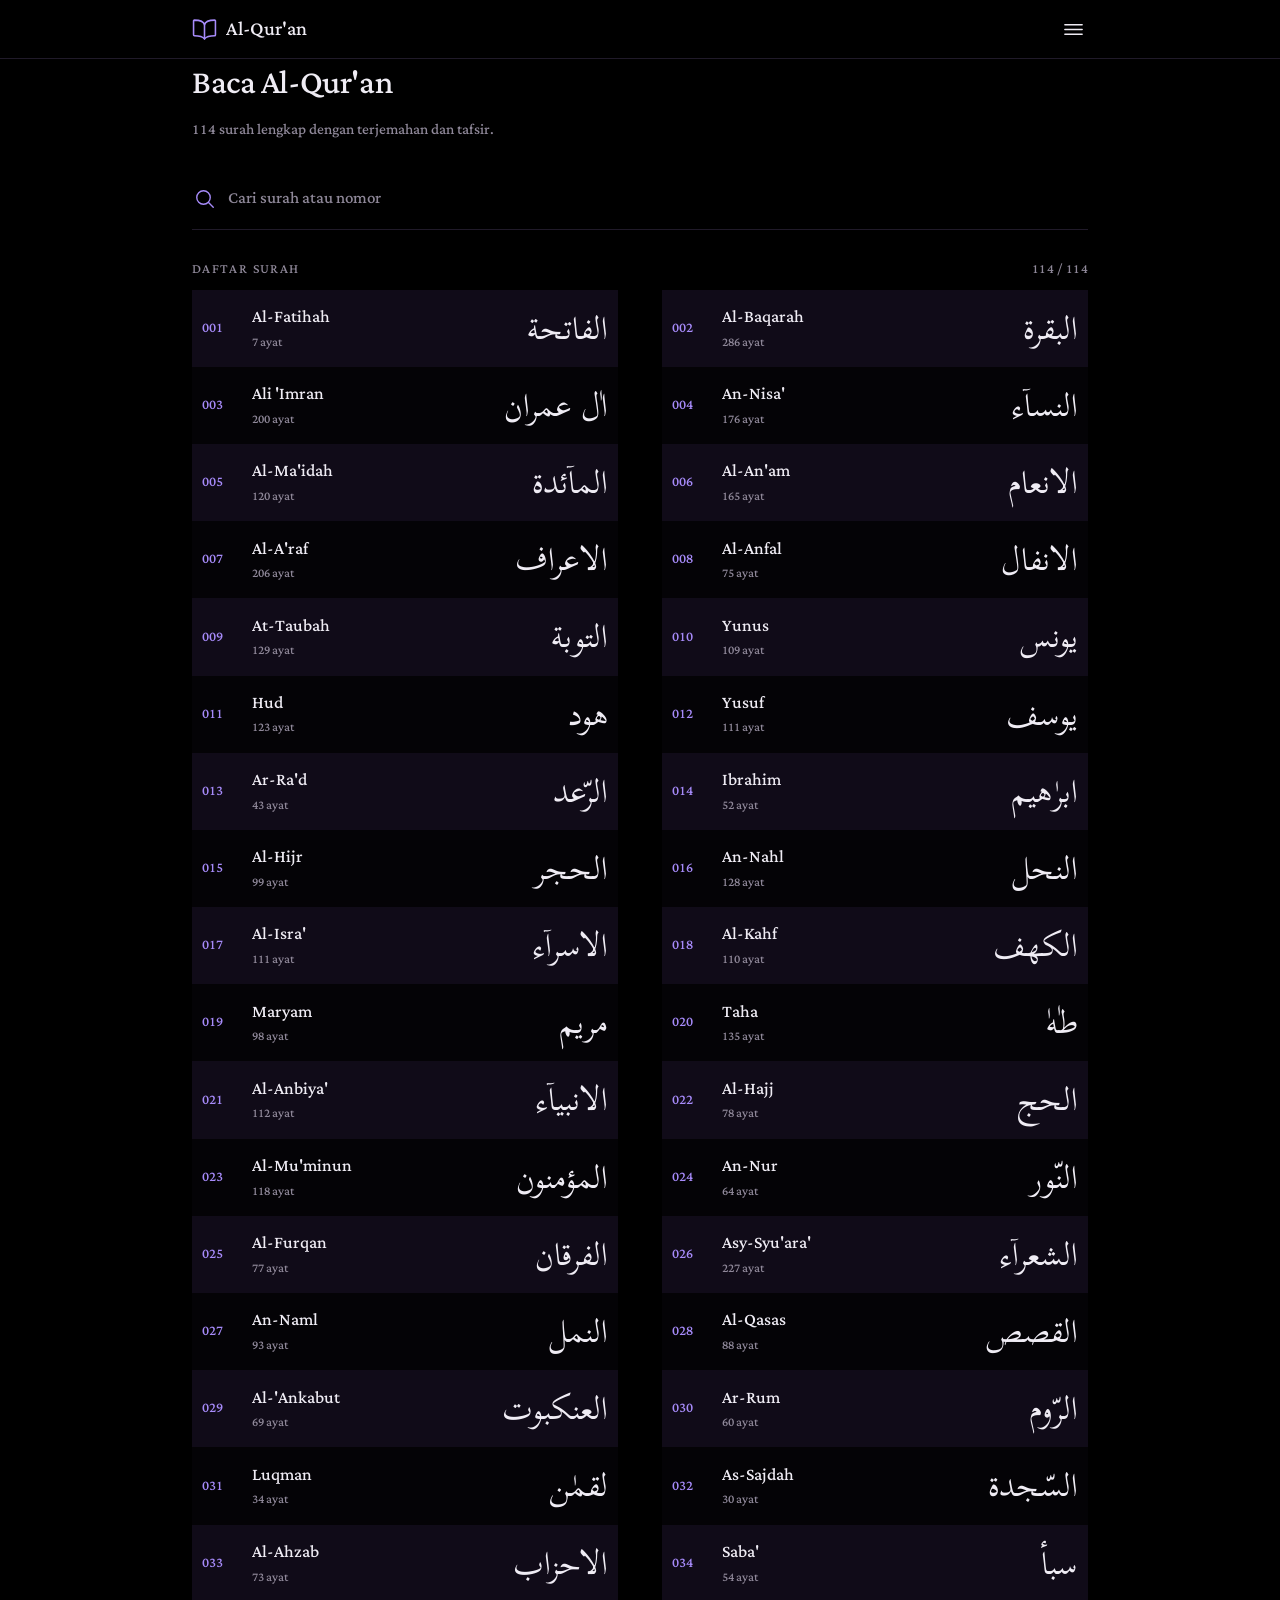
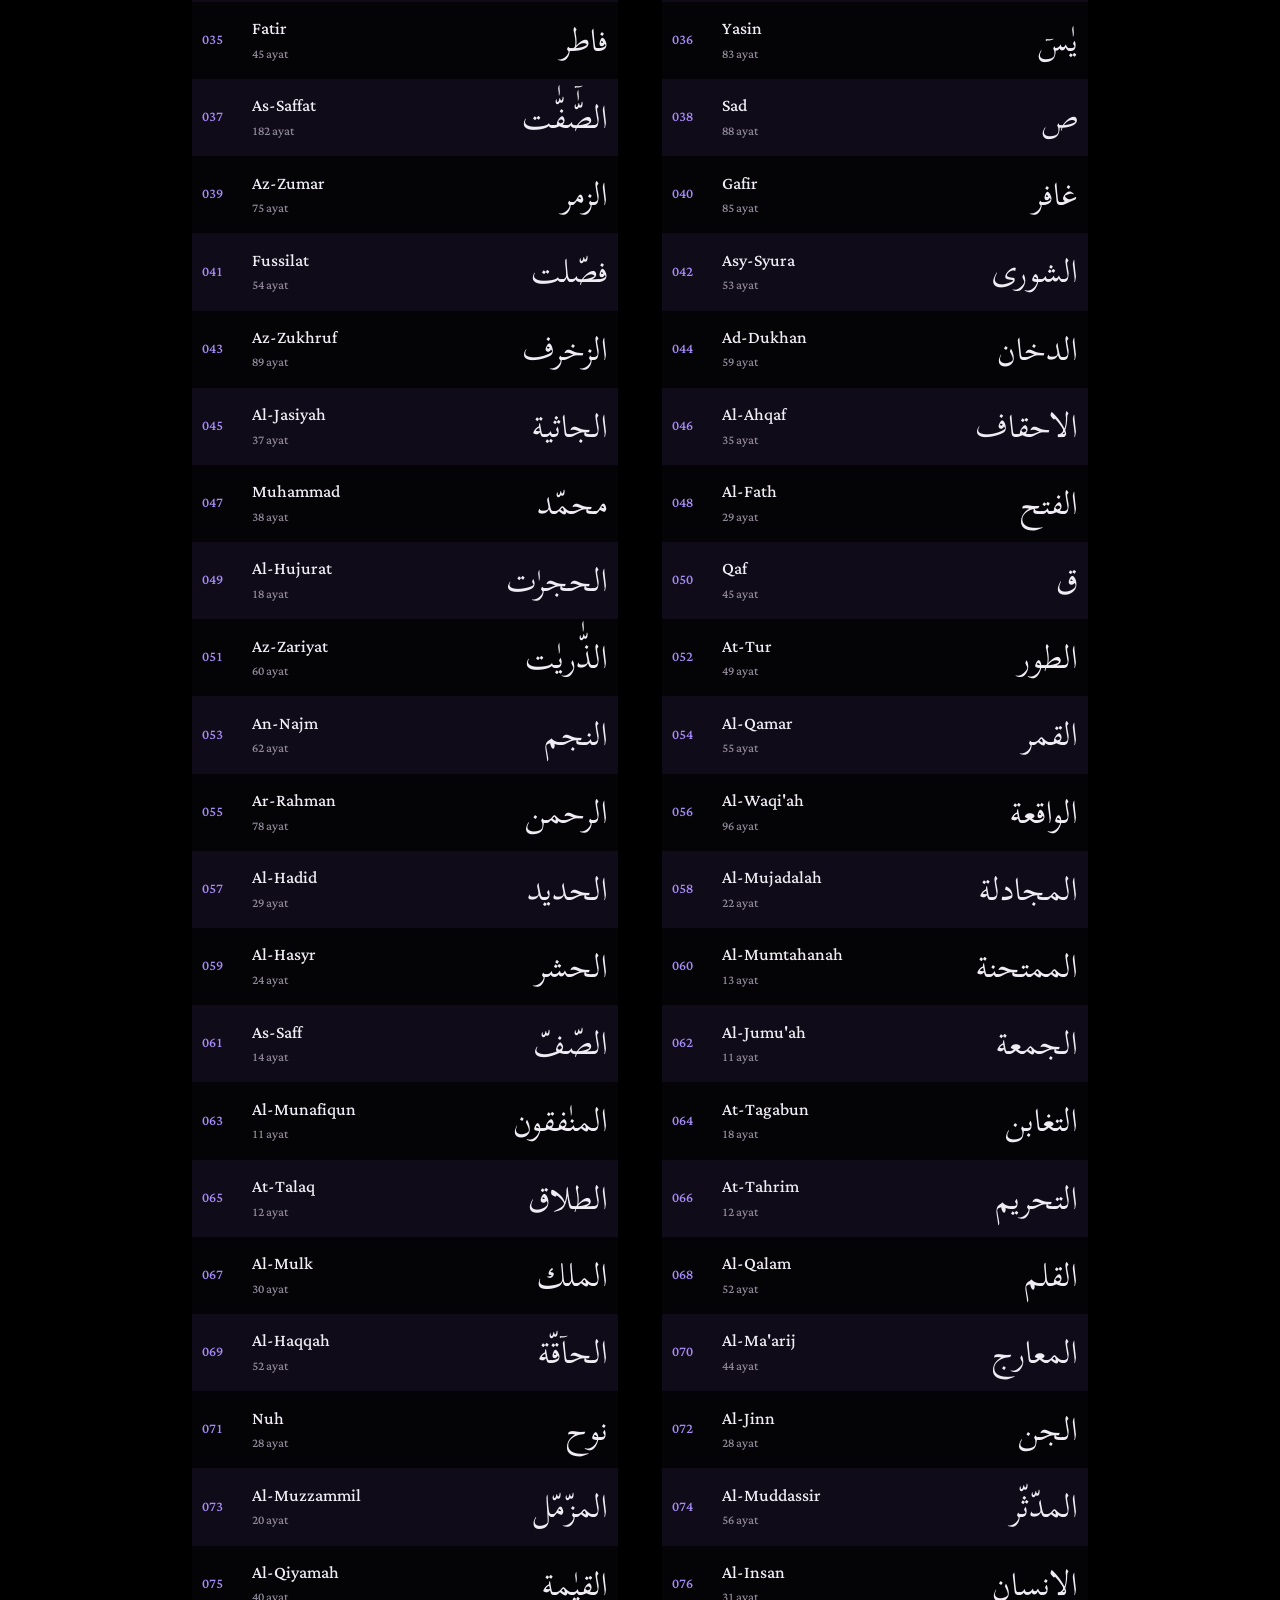
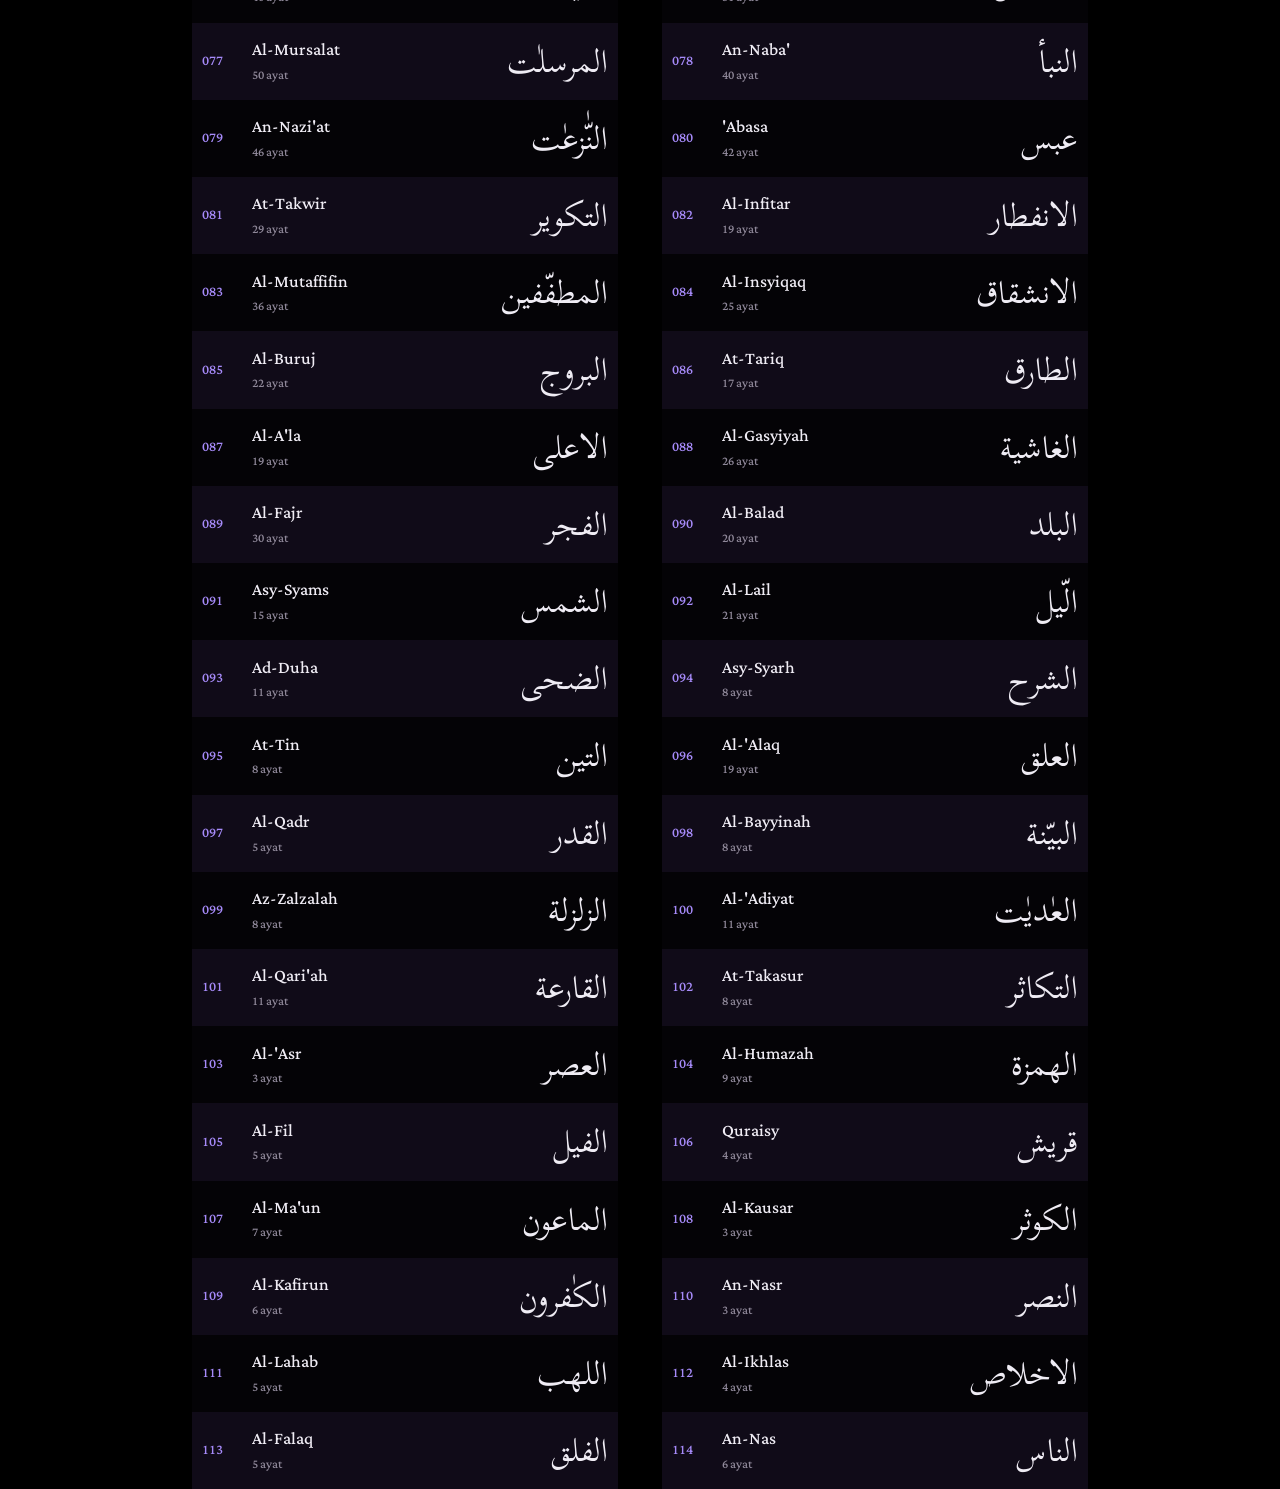
==== index.html @ 45e56714 "upload pertama quran web" ====
<!DOCTYPE html>
<html lang="id">
	<head>
		<meta charset="utf-8">
		<meta name="viewport" content="width=device-width, initial-scale=1, viewport-fit=cover">
		<meta name="theme-color" content="#000000">
		<title>Al-Qur'an</title>
		<link rel="stylesheet" href="assets/global.css">
		<link rel="stylesheet" href="assets/icon.css">
		<link rel="stylesheet" href="assets/index.css">
		<link rel="stylesheet" href="assets/menu.css">
		<link rel="icon" type="image/png" href="assets/icon.png">
	</head>
	<body>
		<header class="site-header">
			<div class="container header-inner">
				<a class="brand" href="./">
					<span class="icon icon-book brand-icon" aria-hidden="true"></span>
					<span class="brand-mark">Al-Qur'an</span>
				</a>
				<button class="menu-button" id="menu-button" type="button" aria-label="Menu" aria-haspopup="true" aria-expanded="false">
					<span class="icon icon-menu" aria-hidden="true"></span>
				</button>
			</div>
		</header>

		<main class="container">
			<section class="intro">
				<h1 class="intro-title">Baca Al-Qur'an</h1>
				<p class="intro-text">114 surah lengkap dengan terjemahan dan tafsir.</p>
			</section>

			<div class="search" role="search">
				<span class="icon icon-search search-icon" aria-hidden="true"></span>
				<input id="search" type="search" placeholder="Cari surah atau nomor" autocomplete="off" aria-label="Cari surah">
			</div>

			<div class="list-head">
				<span>Daftar surah</span>
				<span class="count" id="result-count"></span>
			</div>

			<ol class="surah-list" id="surah-list"></ol>

			<p class="empty" id="empty" hidden>Surah tidak ditemukan.</p>
		</main>

		<script src="assets/global.js"></script>
		<script src="assets/index.js"></script>
		<script src="assets/menu.js"></script>
	</body>
</html>
---- assets/global.css ----
@font-face {
  font-family: "Lateef";
  src: url("fonts/Lateef-Regular.ttf") format("truetype");
  font-weight: 400;
  font-style: normal;
  font-display: swap;
}

@font-face {
  font-family: "Scheherazade New";
  src: url("fonts/ScheherazadeNew-Regular.ttf") format("truetype");
  font-weight: 400;
  font-style: normal;
  font-display: swap;
}

:root {
  --bg: #000000;
  --bg-lift: #0c0910;
  --row-a: #040306;
  --row-b: #100b18;
  --line: #201a29;
  --text: #efecf4;
  --muted: #8f8899;
  --accent: #a78bfa;
  --accent-strong: #8b5cf6;
  --arab-size: 34px;
  --translation-size: 22px;
  --tafsir-size: 20px;
}

*,
*::before,
*::after {
  box-sizing: border-box;
  border-radius: 0;
}

html {
  color-scheme: dark;
  background: var(--bg);
  -webkit-text-size-adjust: 100%;
}

body {
  margin: 0;
  min-height: 100vh;
  background: var(--bg);
  color: var(--text);
  font-family: "Lateef", serif;
  font-size: 22px;
  line-height: 1.6;
  -webkit-font-smoothing: antialiased;
}

a {
  color: inherit;
  text-decoration: none;
}

button {
  font: inherit;
  color: inherit;
  background: none;
  border: 0;
  padding: 0;
  cursor: pointer;
}

input {
  font: inherit;
  color: inherit;
  background: transparent;
  border: 0;
  outline: 0;
  min-width: 0;
}

a:focus-visible,
button:focus-visible,
input:focus-visible {
  outline: 2px solid var(--accent);
  outline-offset: 3px;
}

::selection {
  background: var(--accent-strong);
  color: #000;
}

.container {
  width: 100%;
  max-width: 780px;
  margin: 0 auto;
  padding: 0 18px;
}

.site-header {
  position: sticky;
  top: 0;
  z-index: 20;
  background: var(--bg);
  border-bottom: 1px solid var(--line);
}

.header-inner {
  display: flex;
  align-items: center;
  justify-content: space-between;
  gap: 12px;
  min-height: 58px;
}

.brand {
  display: inline-flex;
  align-items: center;
  gap: 9px;
  font-size: 25px;
  line-height: 1;
}

.brand-icon {
  width: 22px;
  height: 22px;
  color: var(--accent);
}

.brand-mark {
  color: var(--text);
}

.menu-button {
  display: inline-flex;
  align-items: center;
  justify-content: center;
  width: 42px;
  height: 42px;
  margin-right: -6px;
  color: var(--text);
}

.menu-button .icon {
  width: 25px;
  height: 25px;
}

.menu-button:hover,
.menu-button[aria-expanded="true"] {
  color: var(--accent);
}

.accent {
  color: var(--accent);
}

@media (min-width: 900px) {
  .container {
    max-width: 960px;
    padding: 0 32px;
  }
}
---- assets/icon.css ----
.icon {
  display: inline-block;
  width: 1em;
  height: 1em;
  flex: none;
  background-color: currentColor;
  -webkit-mask-position: center;
  mask-position: center;
  -webkit-mask-size: contain;
  mask-size: contain;
  -webkit-mask-repeat: no-repeat;
  mask-repeat: no-repeat;
}

.icon-book {
  -webkit-mask-image: url("icons/book-outline.svg");
  mask-image: url("icons/book-outline.svg");
}

.icon-search {
  -webkit-mask-image: url("icons/search-outline.svg");
  mask-image: url("icons/search-outline.svg");
}

.icon-chevron-back {
  -webkit-mask-image: url("icons/chevron-back-outline.svg");
  mask-image: url("icons/chevron-back-outline.svg");
}

.icon-chevron-forward {
  -webkit-mask-image: url("icons/chevron-forward-outline.svg");
  mask-image: url("icons/chevron-forward-outline.svg");
}

.icon-chevron-down {
  -webkit-mask-image: url("icons/chevron-down-outline.svg");
  mask-image: url("icons/chevron-down-outline.svg");
}

.icon-arrow-up {
  -webkit-mask-image: url("icons/arrow-up-outline.svg");
  mask-image: url("icons/arrow-up-outline.svg");
}

.icon-menu {
  -webkit-mask-image: url("icons/menu-outline.svg");
  mask-image: url("icons/menu-outline.svg");
}

.icon-eye {
  -webkit-mask-image: url("icons/eye-outline.svg");
  mask-image: url("icons/eye-outline.svg");
}

.icon-eye-off {
  -webkit-mask-image: url("icons/eye-off-outline.svg");
  mask-image: url("icons/eye-off-outline.svg");
}
---- assets/index.css ----
main {
  padding-top: 26px;
  padding-bottom: calc(64px + env(safe-area-inset-bottom));
}

.intro {
  margin-bottom: 22px;
}

.intro-title {
  margin: 0;
  font-size: 34px;
  font-weight: 400;
  line-height: 1.2;
  letter-spacing: -0.01em;
}

.intro-text {
  margin: 6px 0 0;
  color: var(--muted);
  font-size: 19px;
}

.search {
  display: flex;
  align-items: center;
  gap: 12px;
  border-bottom: 1px solid var(--line);
  padding: 6px 2px;
  transition: border-color 0.15s ease;
}

.search:focus-within {
  border-color: var(--accent-strong);
}

.search-icon {
  width: 22px;
  height: 22px;
  color: var(--accent);
}

.search input {
  flex: 1;
  width: 100%;
  padding: 8px 0;
  font-size: 21px;
}

.search input::placeholder {
  color: var(--muted);
}

.search input::-webkit-search-cancel-button {
  appearance: none;
}

.list-head {
  display: flex;
  align-items: baseline;
  justify-content: space-between;
  gap: 12px;
  margin: 26px 0 6px;
  color: var(--muted);
  font-size: 17px;
  letter-spacing: 0.08em;
  text-transform: uppercase;
}

.list-head .count {
  letter-spacing: 0.02em;
}

.surah-list {
  margin: 0;
  padding: 0;
  list-style: none;
}

.surah-item {
  background: var(--row-a);
}

.surah-item:nth-child(odd) {
  background: var(--row-b);
}

.surah-link {
  display: flex;
  align-items: center;
  gap: 14px;
  min-height: 68px;
  padding: 12px 2px;
}

.surah-link:hover,
.surah-link:active {
  background: rgba(139, 92, 246, 0.1);
}

.surah-link:hover .surah-latin,
.surah-link:focus-visible .surah-latin {
  color: var(--accent);
}

.surah-number {
  min-width: 36px;
  color: var(--accent);
  font-size: 18px;
  font-variant-numeric: tabular-nums;
}

.surah-body {
  display: flex;
  flex: 1;
  flex-direction: column;
  gap: 1px;
  min-width: 0;
}

.surah-latin {
  font-size: 22px;
  line-height: 1.3;
  transition: color 0.15s ease;
}

.surah-meta {
  color: var(--muted);
  font-size: 16px;
  line-height: 1.3;
}

.surah-arabic {
  font-family: "Scheherazade New", serif;
  font-size: 28px;
  line-height: 1.6;
  white-space: nowrap;
}

.empty {
  color: var(--muted);
  padding: 28px 0;
}

@media (min-width: 700px) {
  main {
    padding-top: 40px;
  }

  .intro-title {
    font-size: 42px;
  }

  .surah-list {
    display: grid;
    grid-template-columns: 1fr 1fr;
    column-gap: 44px;
  }

  .surah-item {
    background: var(--row-a);
  }

  .surah-item:nth-child(4n + 1),
  .surah-item:nth-child(4n + 2) {
    background: var(--row-b);
  }

  .surah-item:nth-child(4n + 3),
  .surah-item:nth-child(4n + 4) {
    background: var(--row-a);
  }

  .surah-link {
    padding: 13px 10px;
  }
}

@media (min-width: 900px) {
  .surah-arabic {
    font-size: 32px;
  }
}
---- assets/menu.css ----
.menu-dropdown {
  position: fixed;
  top: 59px;
  right: 12px;
  z-index: 40;
  width: calc(100vw - 24px);
  max-width: 360px;
  background: var(--bg-lift);
  border: 1px solid var(--line);
}

.menu-dropdown[hidden] {
  display: none;
}

.menu-view {
  padding: 6px 0;
}

.menu-view[hidden] {
  display: none;
}

.menu-item {
  display: block;
  width: 100%;
  padding: 13px 16px;
  text-align: left;
  font-size: 21px;
}

.menu-item + .menu-item {
  border-top: 1px solid var(--line);
}

.menu-item:hover {
  color: var(--accent);
  background: rgba(139, 92, 246, 0.12);
}

.menu-search {
  padding: 14px 16px 16px;
}

.menu-title {
  margin: 0 0 10px;
  color: var(--muted);
  font-size: 15px;
  letter-spacing: 0.12em;
  text-transform: uppercase;
}

.menu-search-row {
  display: flex;
  align-items: center;
  gap: 8px;
  border-bottom: 1px solid var(--line);
}

.menu-search-row:focus-within {
  border-color: var(--accent-strong);
}

#ayah-search {
  flex: 1;
  min-height: 42px;
  font-size: 22px;
}

#ayah-search::placeholder {
  color: var(--muted);
}

.menu-ok {
  min-height: 42px;
  padding: 0 8px;
  color: var(--accent);
  font-size: 20px;
}

.menu-ok:disabled {
  color: var(--muted);
  opacity: 0.5;
  cursor: default;
}

.menu-hint {
  margin: 8px 0 0;
  color: var(--muted);
  font-size: 16px;
  line-height: 1.4;
}

.suggestions {
  margin: 10px 0 0;
  padding: 0;
  list-style: none;
  max-height: 240px;
  overflow-y: auto;
}

.suggestions[hidden] {
  display: none;
}

.suggestions li + li {
  border-top: 1px solid var(--line);
}

.suggestion {
  display: flex;
  align-items: center;
  justify-content: space-between;
  gap: 12px;
  width: 100%;
  min-height: 42px;
  padding: 6px 4px;
  text-align: left;
}

.suggestion:hover {
  background: rgba(139, 92, 246, 0.12);
}

.suggestion-number {
  color: var(--text);
  font-variant-numeric: tabular-nums;
}

.suggestion-name {
  color: var(--muted);
  font-size: 17px;
}

.settings-backdrop {
  position: fixed;
  inset: 0;
  z-index: 60;
  display: flex;
  align-items: flex-end;
  justify-content: center;
  padding: 18px;
  background: rgba(0, 0, 0, 0.74);
}

.settings-backdrop[hidden] {
  display: none;
}

.settings-popup {
  width: 100%;
  max-width: 400px;
  max-height: calc(100vh - 36px);
  overflow-y: auto;
  background: var(--bg-lift);
  border: 1px solid var(--line);
}

.settings-head {
  padding: 16px 18px 0;
}

.settings-title {
  margin: 0;
  font-size: 26px;
  font-weight: 400;
  line-height: 1.3;
}

.settings-body {
  padding: 16px 18px 20px;
}

.settings-label {
  margin: 0 0 10px;
  color: var(--muted);
  font-size: 15px;
  letter-spacing: 0.12em;
  text-transform: uppercase;
}

.settings-label-gap {
  margin-top: 22px;
}

.mode-group {
  display: flex;
}

.mode-option {
  flex: 1;
  min-height: 46px;
  border: 1px solid var(--line);
  color: var(--muted);
  font-size: 20px;
}

.mode-option + .mode-option {
  border-left: 0;
}

.mode-option.is-active {
  color: var(--accent);
  border-color: var(--accent-strong);
  background: rgba(139, 92, 246, 0.12);
}

.hafalan-options {
  display: flex;
  flex-wrap: wrap;
  gap: 20px;
  margin-top: 12px;
}

.hafalan-options[hidden] {
  display: none;
}

.check-row {
  display: inline-flex;
  align-items: center;
  gap: 8px;
  min-height: 40px;
}

.check-row input {
  width: 18px;
  height: 18px;
  accent-color: var(--accent-strong);
}

.slider-row {
  display: block;
  margin-top: 14px;
}

.slider-top {
  display: flex;
  justify-content: space-between;
  gap: 12px;
  font-size: 18px;
}

.slider-row input[type="range"] {
  width: 100%;
  margin: 6px 0 0;
  accent-color: var(--accent-strong);
}

.settings-foot {
  display: flex;
  justify-content: flex-end;
  padding: 12px 18px calc(12px + env(safe-area-inset-bottom));
  border-top: 1px solid var(--line);
}

.settings-close {
  min-height: 44px;
  padding: 0 18px;
  color: var(--accent);
  font-size: 20px;
}

.settings-close:hover {
  color: var(--text);
}

@media (min-width: 700px) {
  .settings-backdrop {
    align-items: center;
    padding: 24px;
  }
}

@media (min-width: 700px) and (max-width: 899px) {
  .menu-dropdown {
    right: calc((100vw - 780px) / 2 + 12px);
  }
}

@media (min-width: 900px) {
  .menu-dropdown {
    right: calc((100vw - 960px) / 2 + 26px);
  }
}
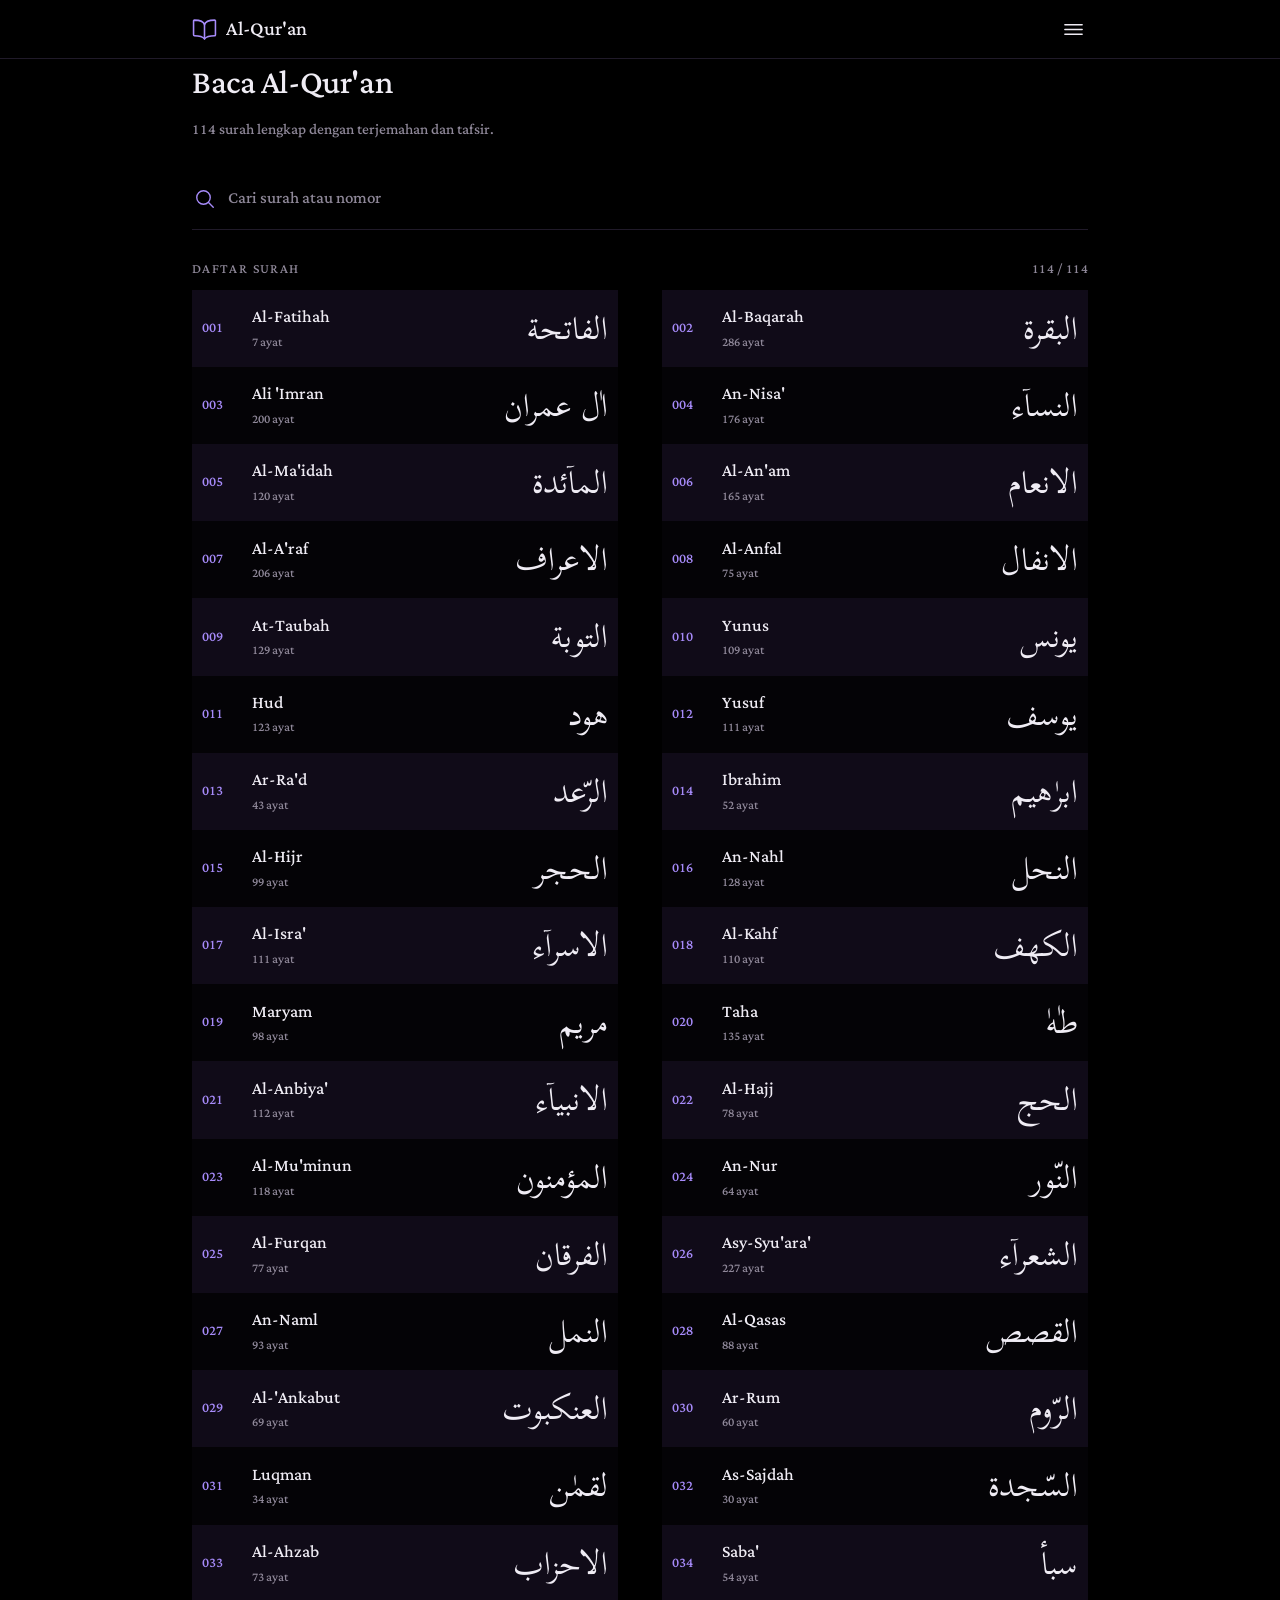
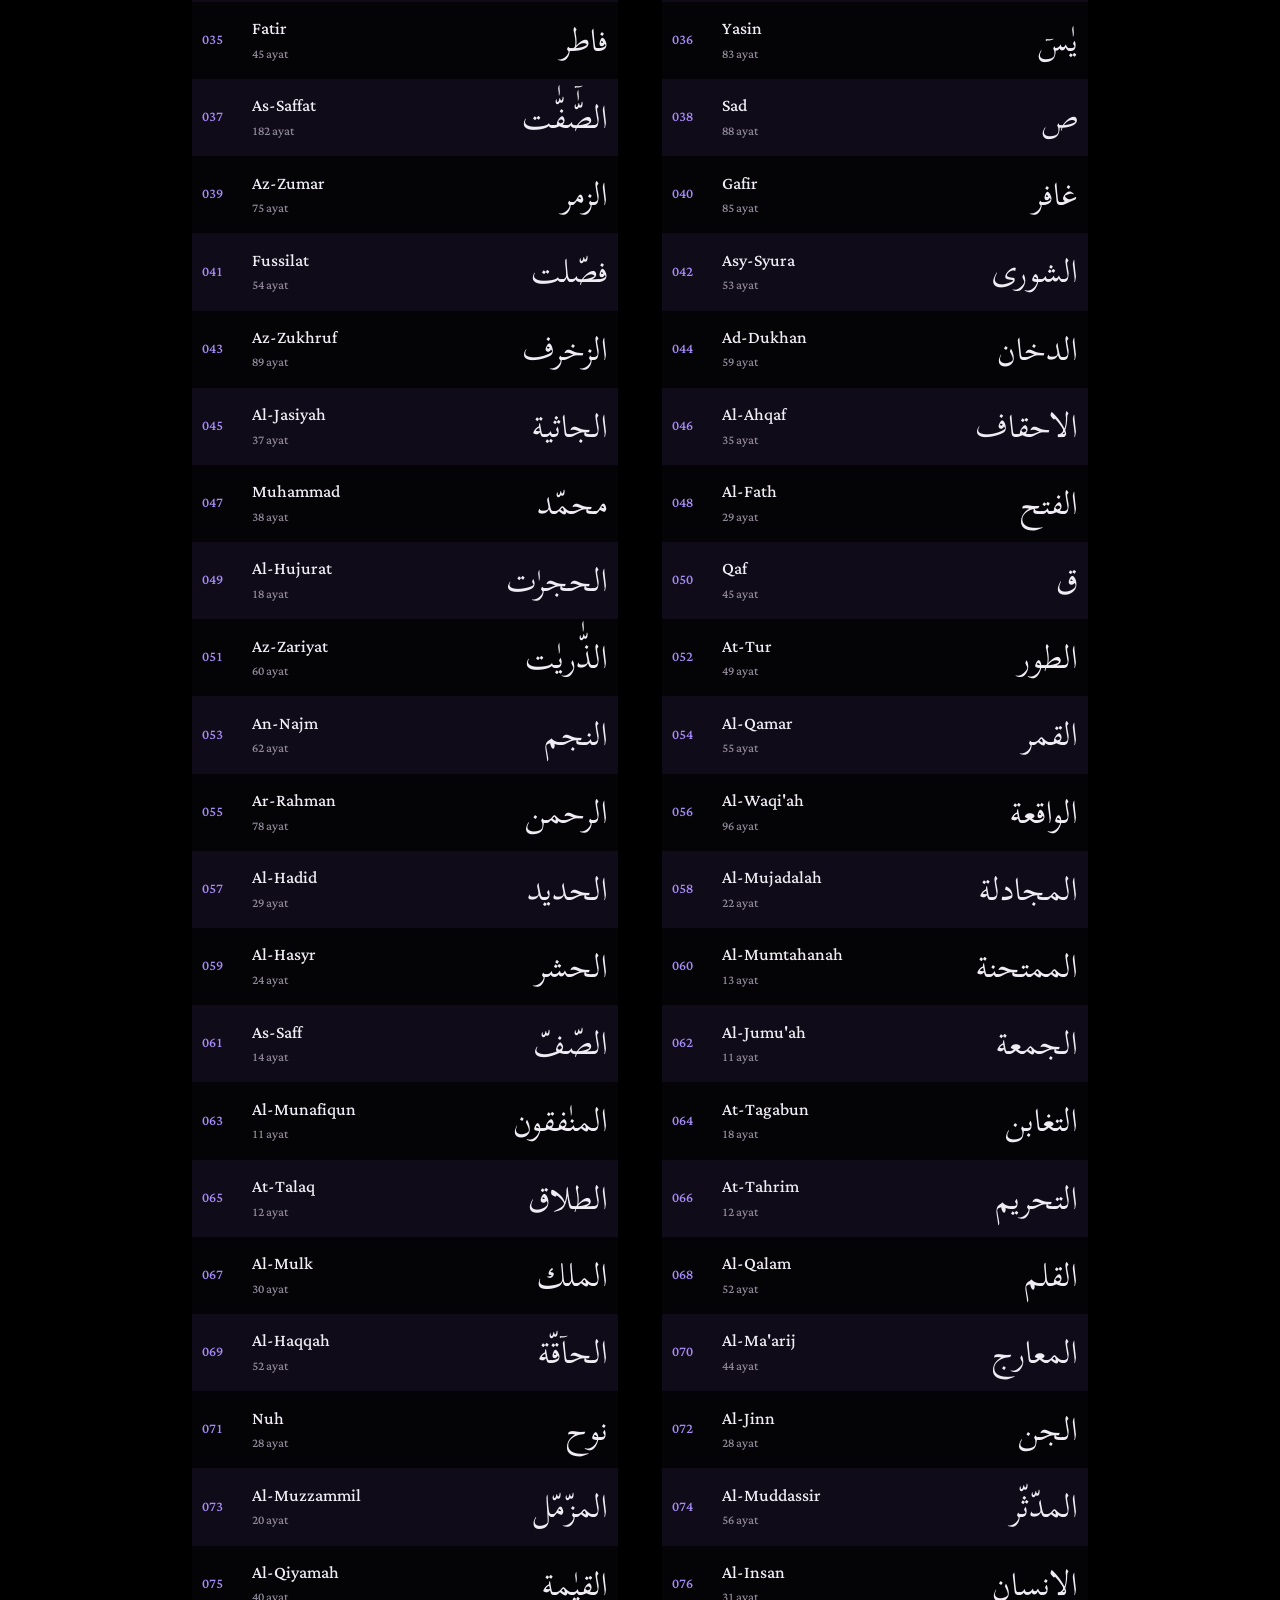
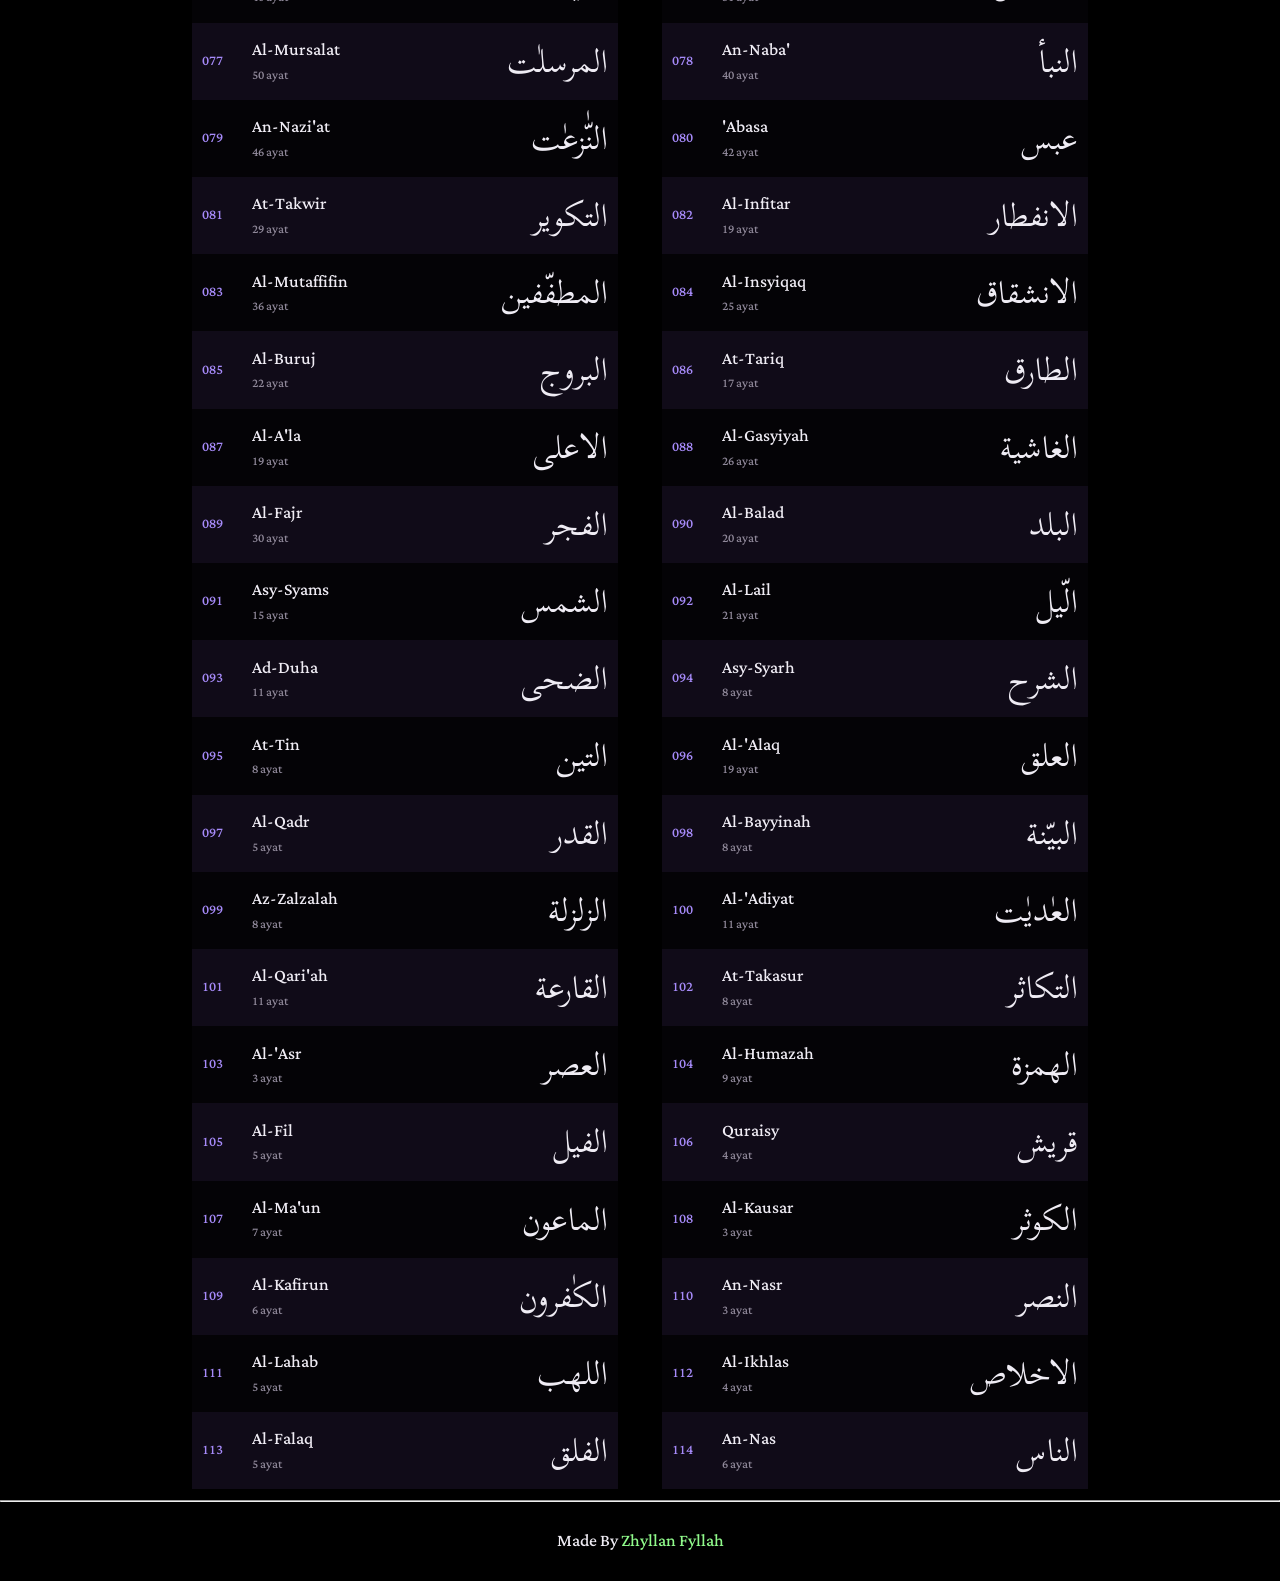
==== commit 6ceabefa: "upload kedua" ====
--- a/index.html
+++ b/index.html
@@ -4,7 +4,7 @@
 		<meta charset="utf-8">
 		<meta name="viewport" content="width=device-width, initial-scale=1, viewport-fit=cover">
 		<meta name="theme-color" content="#000000">
-		<title>Al-Qur'an</title>
+		<title>Al-Qur'an - Zhyllan Fyllah</title>
 		<link rel="stylesheet" href="assets/global.css">
 		<link rel="stylesheet" href="assets/icon.css">
 		<link rel="stylesheet" href="assets/index.css">
@@ -44,7 +44,8 @@
 
 			<p class="empty" id="empty" hidden>Surah tidak ditemukan.</p>
 		</main>
-
+		<hr>
+		<footer><p class="center">Made By <a class="bawah" href="https://zhyllanfyllah.my.id">Zhyllan Fyllah</a></p></footer>
 		<script src="assets/global.js"></script>
 		<script src="assets/index.js"></script>
 		<script src="assets/menu.js"></script>
--- a/assets/global.css
+++ b/assets/global.css
@@ -1,161 +1,174 @@
 @font-face {
-  font-family: "Lateef";
-  src: url("fonts/Lateef-Regular.ttf") format("truetype");
-  font-weight: 400;
-  font-style: normal;
-  font-display: swap;
+    font-family: "Lateef";
+    src: url("fonts/Lateef-Regular.ttf") format("truetype");
+    font-weight: 400;
+    font-style: normal;
+    font-display: swap;
 }
 
 @font-face {
-  font-family: "Scheherazade New";
-  src: url("fonts/ScheherazadeNew-Regular.ttf") format("truetype");
-  font-weight: 400;
-  font-style: normal;
-  font-display: swap;
+    font-family: "Scheherazade New";
+    src: url("fonts/ScheherazadeNew-Regular.ttf") format("truetype");
+    font-weight: 400;
+    font-style: normal;
+    font-display: swap;
 }
 
 :root {
-  --bg: #000000;
-  --bg-lift: #0c0910;
-  --row-a: #040306;
-  --row-b: #100b18;
-  --line: #201a29;
-  --text: #efecf4;
-  --muted: #8f8899;
-  --accent: #a78bfa;
-  --accent-strong: #8b5cf6;
-  --arab-size: 34px;
-  --translation-size: 22px;
-  --tafsir-size: 20px;
+    --bg: #000000;
+    --bg-lift: #0c0910;
+    --row-a: #040306;
+    --row-b: #100b18;
+    --line: #201a29;
+    --text: #efecf4;
+    --muted: #8f8899;
+    --accent: #a78bfa;
+    --accent-strong: #8b5cf6;
+    --arab-size: 34px;
+    --translation-size: 22px;
+    --tafsir-size: 20px;
 }
 
 *,
 *::before,
 *::after {
-  box-sizing: border-box;
-  border-radius: 0;
+    box-sizing: border-box;
+    border-radius: 0;
 }
 
 html {
-  color-scheme: dark;
-  background: var(--bg);
-  -webkit-text-size-adjust: 100%;
+    color-scheme: dark;
+    background: var(--bg);
+    -webkit-text-size-adjust: 100%;
 }
 
 body {
-  margin: 0;
-  min-height: 100vh;
-  background: var(--bg);
-  color: var(--text);
-  font-family: "Lateef", serif;
-  font-size: 22px;
-  line-height: 1.6;
-  -webkit-font-smoothing: antialiased;
+    margin: 0;
+    min-height: 100vh;
+    background: var(--bg);
+    color: var(--text);
+    font-family: "Lateef", serif;
+    font-size: 22px;
+    line-height: 1.6;
+    -webkit-font-smoothing: antialiased;
 }
 
 a {
-  color: inherit;
-  text-decoration: none;
+    color: inherit;
+    text-decoration: none;
 }
 
 button {
-  font: inherit;
-  color: inherit;
-  background: none;
-  border: 0;
-  padding: 0;
-  cursor: pointer;
+    font: inherit;
+    color: inherit;
+    background: none;
+    border: 0;
+    padding: 0;
+    cursor: pointer;
 }
 
 input {
-  font: inherit;
-  color: inherit;
-  background: transparent;
-  border: 0;
-  outline: 0;
-  min-width: 0;
+    font: inherit;
+    color: inherit;
+    background: transparent;
+    border: 0;
+    outline: 0;
+    min-width: 0;
 }
 
 a:focus-visible,
 button:focus-visible,
 input:focus-visible {
-  outline: 2px solid var(--accent);
-  outline-offset: 3px;
+    outline: 2px solid var(--accent);
+    outline-offset: 3px;
 }
 
 ::selection {
-  background: var(--accent-strong);
-  color: #000;
+    background: var(--accent-strong);
+    color: #000;
 }
 
 .container {
-  width: 100%;
-  max-width: 780px;
-  margin: 0 auto;
-  padding: 0 18px;
+    width: 100%;
+    max-width: 780px;
+    margin: 0 auto;
+    padding: 0 18px;
 }
 
 .site-header {
-  position: sticky;
-  top: 0;
-  z-index: 20;
-  background: var(--bg);
-  border-bottom: 1px solid var(--line);
+    position: sticky;
+    top: 0;
+    z-index: 20;
+    background: var(--bg);
+    border-bottom: 1px solid var(--line);
 }
 
 .header-inner {
-  display: flex;
-  align-items: center;
-  justify-content: space-between;
-  gap: 12px;
-  min-height: 58px;
+    display: flex;
+    align-items: center;
+    justify-content: space-between;
+    gap: 12px;
+    min-height: 58px;
 }
 
 .brand {
-  display: inline-flex;
-  align-items: center;
-  gap: 9px;
-  font-size: 25px;
-  line-height: 1;
+    display: inline-flex;
+    align-items: center;
+    gap: 9px;
+    font-size: 25px;
+    line-height: 1;
 }
 
 .brand-icon {
-  width: 22px;
-  height: 22px;
-  color: var(--accent);
+    width: 22px;
+    height: 22px;
+    color: var(--accent);
 }
 
 .brand-mark {
-  color: var(--text);
+    color: var(--text);
 }
 
 .menu-button {
-  display: inline-flex;
-  align-items: center;
-  justify-content: center;
-  width: 42px;
-  height: 42px;
-  margin-right: -6px;
-  color: var(--text);
+    display: inline-flex;
+    align-items: center;
+    justify-content: center;
+    width: 42px;
+    height: 42px;
+    margin-right: -6px;
+    color: var(--text);
 }
 
 .menu-button .icon {
-  width: 25px;
-  height: 25px;
+    width: 25px;
+    height: 25px;
 }
 
 .menu-button:hover,
 .menu-button[aria-expanded="true"] {
-  color: var(--accent);
+    color: var(--accent);
 }
 
 .accent {
-  color: var(--accent);
+    color: var(--accent);
 }
 
 @media (min-width: 900px) {
-  .container {
-    max-width: 960px;
-    padding: 0 32px;
-  }
+    .container {
+        max-width: 960px;
+        padding: 0 32px;
+    }
 }
+
+.center {
+    text-align: center;
+}
+
+.bawah {
+    text-align: center;
+    color: #90fa8b;
+}
+
+.bawah:hover {
+    color: #8b5cf6;
+}
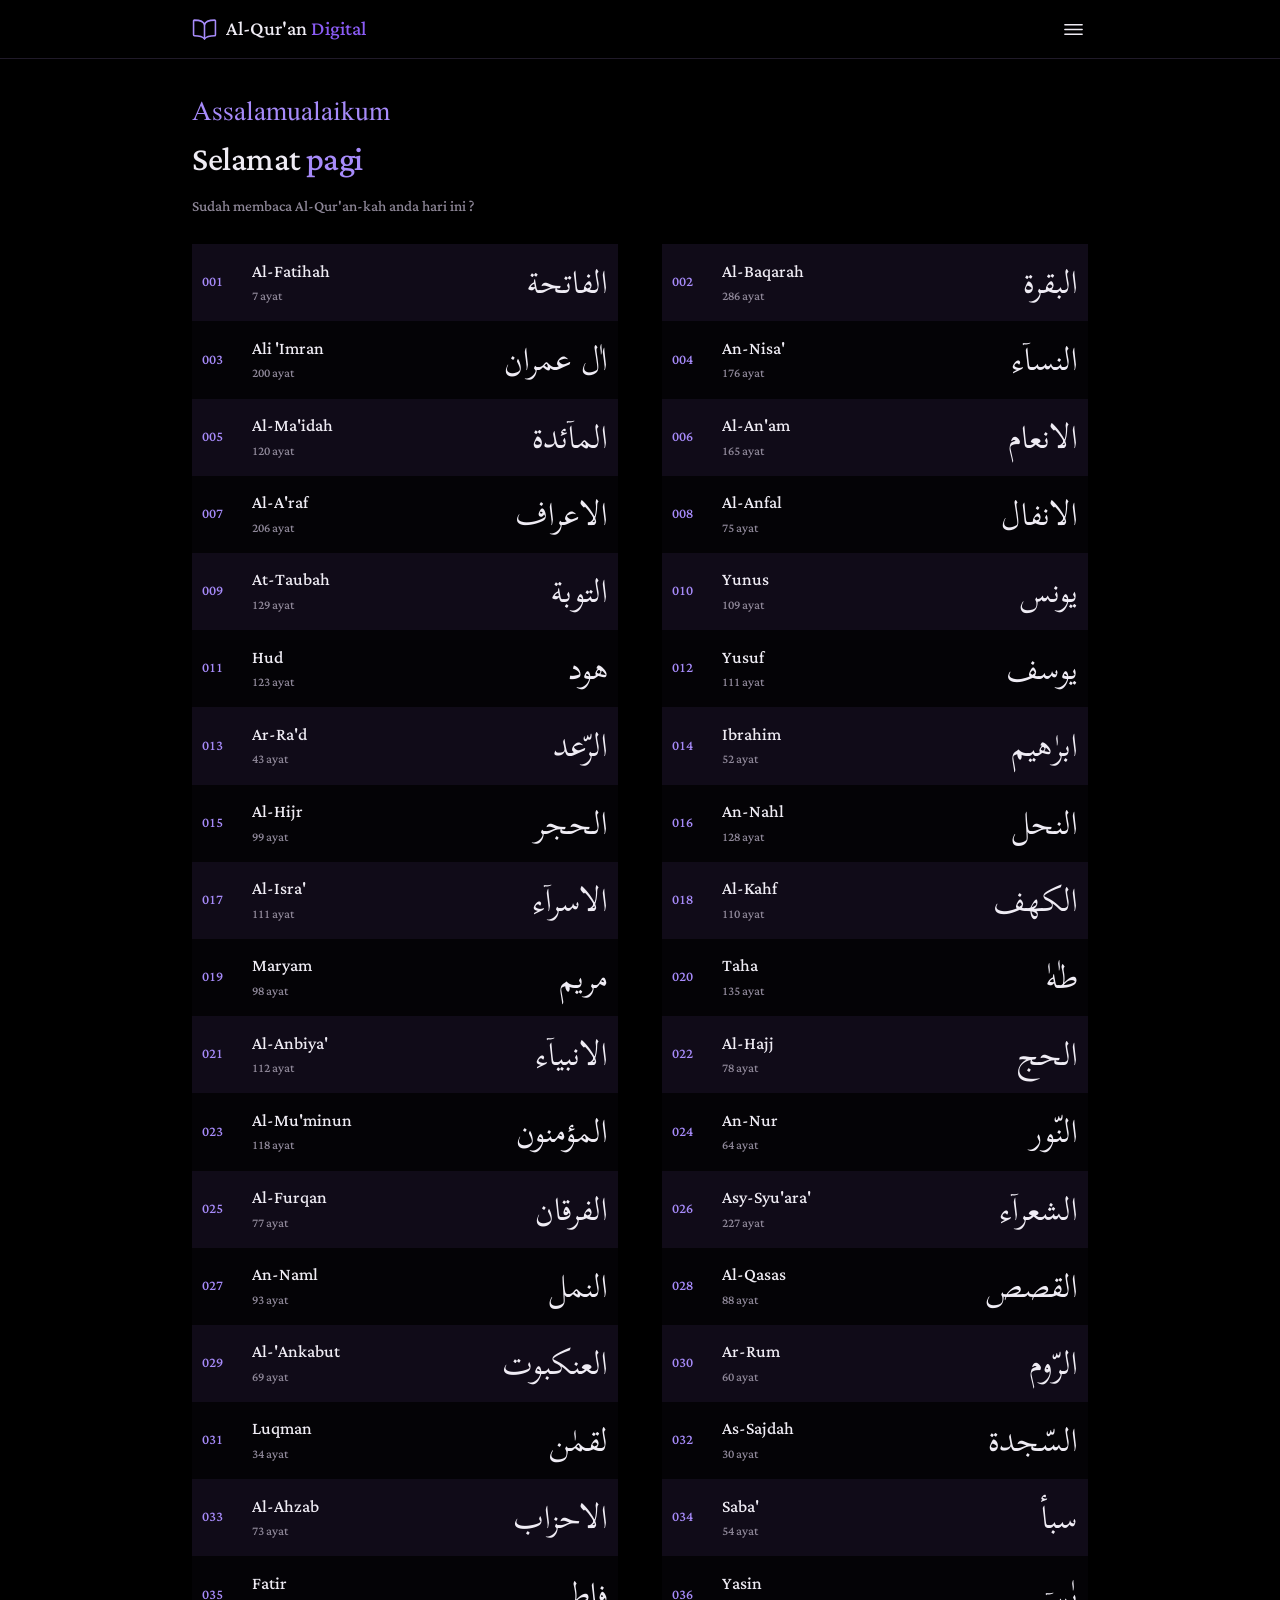
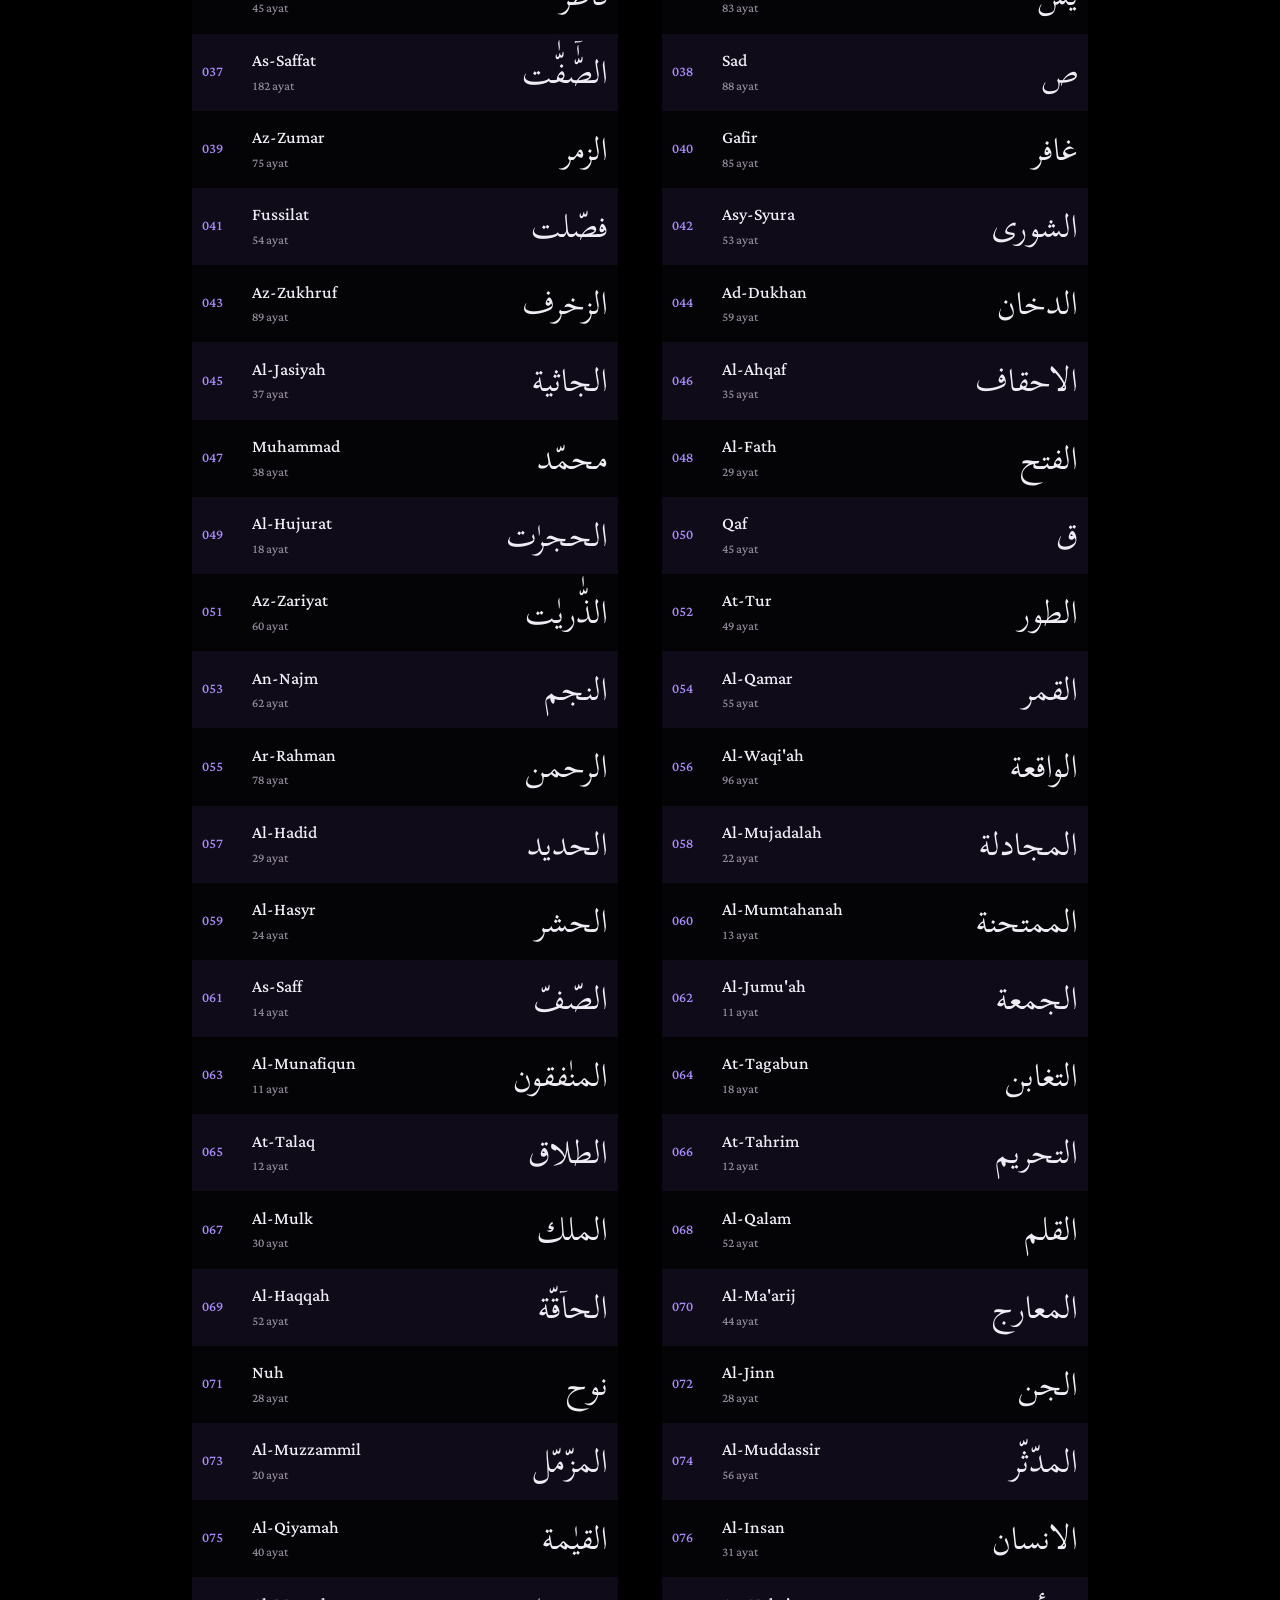
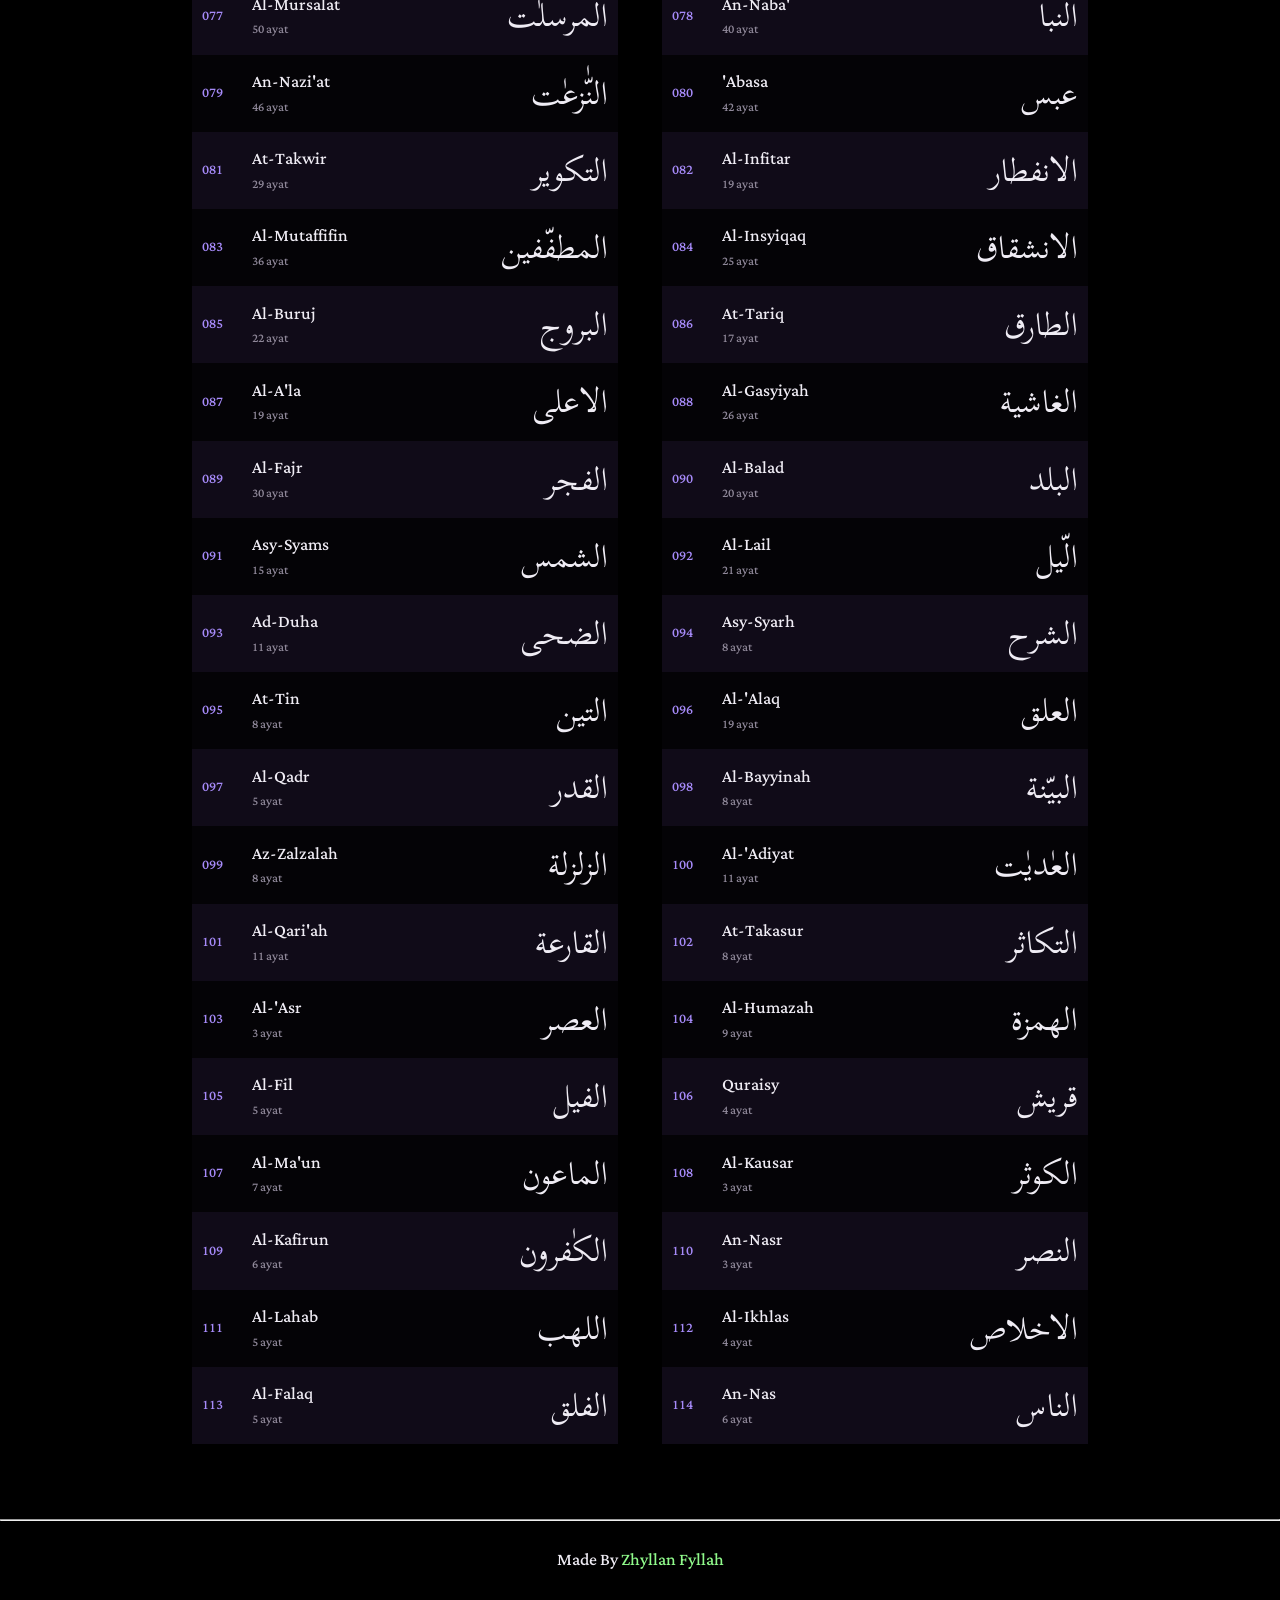
==== commit d8bacbda: "upload ketiga" ====
--- a/index.html
+++ b/index.html
@@ -14,9 +14,9 @@
 	<body>
 		<header class="site-header">
 			<div class="container header-inner">
-				<a class="brand" href="./">
+				<a class="brand" href="./informasi/">
 					<span class="icon icon-book brand-icon" aria-hidden="true"></span>
-					<span class="brand-mark">Al-Qur'an</span>
+					<span class="brand-mark">Al-Qur'an <span class="digital">Digital</span></span>
 				</a>
 				<button class="menu-button" id="menu-button" type="button" aria-label="Menu" aria-haspopup="true" aria-expanded="false">
 					<span class="icon icon-menu" aria-hidden="true"></span>
@@ -26,23 +26,12 @@
 
 		<main class="container">
 			<section class="intro">
-				<h1 class="intro-title">Baca Al-Qur'an</h1>
-				<p class="intro-text">114 surah lengkap dengan terjemahan dan tafsir.</p>
+				<p class="intro-salam">Assalamualaikum</p>
+				<h1 class="intro-title" id="greeting">Selamat datang</h1>
+				<p class="intro-text">Sudah membaca Al-Qur'an-kah anda hari ini ?</p>
 			</section>
 
-			<div class="search" role="search">
-				<span class="icon icon-search search-icon" aria-hidden="true"></span>
-				<input id="search" type="search" placeholder="Cari surah atau nomor" autocomplete="off" aria-label="Cari surah">
-			</div>
-
-			<div class="list-head">
-				<span>Daftar surah</span>
-				<span class="count" id="result-count"></span>
-			</div>
-
 			<ol class="surah-list" id="surah-list"></ol>
-
-			<p class="empty" id="empty" hidden>Surah tidak ditemukan.</p>
 		</main>
 		<hr>
 		<footer><p class="center">Made By <a class="bawah" href="https://zhyllanfyllah.my.id">Zhyllan Fyllah</a></p></footer>
--- a/assets/global.css
+++ b/assets/global.css
@@ -149,10 +149,6 @@
     color: var(--accent);
 }
 
-.accent {
-    color: var(--accent);
-}
-
 @media (min-width: 900px) {
     .container {
         max-width: 960px;
@@ -172,3 +168,7 @@
 .bawah:hover {
     color: #8b5cf6;
 }
+
+.digital {
+    color: #8b5cf6;
+}
--- a/assets/icon.css
+++ b/assets/icon.css
@@ -1,58 +1,53 @@
 .icon {
-  display: inline-block;
-  width: 1em;
-  height: 1em;
-  flex: none;
-  background-color: currentColor;
-  -webkit-mask-position: center;
-  mask-position: center;
-  -webkit-mask-size: contain;
-  mask-size: contain;
-  -webkit-mask-repeat: no-repeat;
-  mask-repeat: no-repeat;
+    display: inline-block;
+    width: 1em;
+    height: 1em;
+    flex: none;
+    background-color: currentColor;
+    -webkit-mask-position: center;
+    mask-position: center;
+    -webkit-mask-size: contain;
+    mask-size: contain;
+    -webkit-mask-repeat: no-repeat;
+    mask-repeat: no-repeat;
 }
 
 .icon-book {
-  -webkit-mask-image: url("icons/book-outline.svg");
-  mask-image: url("icons/book-outline.svg");
-}
-
-.icon-search {
-  -webkit-mask-image: url("icons/search-outline.svg");
-  mask-image: url("icons/search-outline.svg");
+    -webkit-mask-image: url("icons/book-outline.svg");
+    mask-image: url("icons/book-outline.svg");
 }
 
 .icon-chevron-back {
-  -webkit-mask-image: url("icons/chevron-back-outline.svg");
-  mask-image: url("icons/chevron-back-outline.svg");
+    -webkit-mask-image: url("icons/chevron-back-outline.svg");
+    mask-image: url("icons/chevron-back-outline.svg");
 }
 
 .icon-chevron-forward {
-  -webkit-mask-image: url("icons/chevron-forward-outline.svg");
-  mask-image: url("icons/chevron-forward-outline.svg");
+    -webkit-mask-image: url("icons/chevron-forward-outline.svg");
+    mask-image: url("icons/chevron-forward-outline.svg");
 }
 
 .icon-chevron-down {
-  -webkit-mask-image: url("icons/chevron-down-outline.svg");
-  mask-image: url("icons/chevron-down-outline.svg");
+    -webkit-mask-image: url("icons/chevron-down-outline.svg");
+    mask-image: url("icons/chevron-down-outline.svg");
 }
 
 .icon-arrow-up {
-  -webkit-mask-image: url("icons/arrow-up-outline.svg");
-  mask-image: url("icons/arrow-up-outline.svg");
+    -webkit-mask-image: url("icons/arrow-up-outline.svg");
+    mask-image: url("icons/arrow-up-outline.svg");
 }
 
 .icon-menu {
-  -webkit-mask-image: url("icons/menu-outline.svg");
-  mask-image: url("icons/menu-outline.svg");
+    -webkit-mask-image: url("icons/menu-outline.svg");
+    mask-image: url("icons/menu-outline.svg");
 }
 
 .icon-eye {
-  -webkit-mask-image: url("icons/eye-outline.svg");
-  mask-image: url("icons/eye-outline.svg");
+    -webkit-mask-image: url("icons/eye-outline.svg");
+    mask-image: url("icons/eye-outline.svg");
 }
 
 .icon-eye-off {
-  -webkit-mask-image: url("icons/eye-off-outline.svg");
-  mask-image: url("icons/eye-off-outline.svg");
+    -webkit-mask-image: url("icons/eye-off-outline.svg");
+    mask-image: url("icons/eye-off-outline.svg");
 }
--- a/assets/index.css
+++ b/assets/index.css
@@ -1,183 +1,140 @@
-main {
-  padding-top: 26px;
-  padding-bottom: calc(64px + env(safe-area-inset-bottom));
+main.container {
+    padding-top: 32px;
+    padding-bottom: calc(64px + env(safe-area-inset-bottom));
 }
 
 .intro {
-  margin-bottom: 22px;
+    margin-bottom: 22px;
+}
+
+.intro-salam {
+    margin: 0 0 4px;
+    color: var(--accent);
+    font-family: "Scheherazade New", serif;
+    font-size: 30px;
+    line-height: 1.35;
+}
+
+.time-greeting {
+    color: var(--accent);
 }
 
 .intro-title {
-  margin: 0;
-  font-size: 34px;
-  font-weight: 400;
-  line-height: 1.2;
-  letter-spacing: -0.01em;
+    margin: 0;
+    font-size: 34px;
+    font-weight: 400;
+    line-height: 1.2;
+    letter-spacing: -0.01em;
 }
 
 .intro-text {
-  margin: 6px 0 0;
-  color: var(--muted);
-  font-size: 19px;
-}
-
-.search {
-  display: flex;
-  align-items: center;
-  gap: 12px;
-  border-bottom: 1px solid var(--line);
-  padding: 6px 2px;
-  transition: border-color 0.15s ease;
-}
-
-.search:focus-within {
-  border-color: var(--accent-strong);
-}
-
-.search-icon {
-  width: 22px;
-  height: 22px;
-  color: var(--accent);
-}
-
-.search input {
-  flex: 1;
-  width: 100%;
-  padding: 8px 0;
-  font-size: 21px;
-}
-
-.search input::placeholder {
-  color: var(--muted);
-}
-
-.search input::-webkit-search-cancel-button {
-  appearance: none;
-}
-
-.list-head {
-  display: flex;
-  align-items: baseline;
-  justify-content: space-between;
-  gap: 12px;
-  margin: 26px 0 6px;
-  color: var(--muted);
-  font-size: 17px;
-  letter-spacing: 0.08em;
-  text-transform: uppercase;
-}
-
-.list-head .count {
-  letter-spacing: 0.02em;
+    margin: 6px 0 0;
+    color: var(--muted);
+    font-size: 19px;
 }
 
 .surah-list {
-  margin: 0;
-  padding: 0;
-  list-style: none;
+    margin: 0;
+    padding: 0;
+    list-style: none;
 }
 
 .surah-item {
-  background: var(--row-a);
+    background: var(--row-a);
 }
 
 .surah-item:nth-child(odd) {
-  background: var(--row-b);
+    background: var(--row-b);
 }
 
 .surah-link {
-  display: flex;
-  align-items: center;
-  gap: 14px;
-  min-height: 68px;
-  padding: 12px 2px;
+    display: flex;
+    align-items: center;
+    gap: 14px;
+    min-height: 68px;
+    padding: 12px 2px;
 }
 
 .surah-link:hover,
 .surah-link:active {
-  background: rgba(139, 92, 246, 0.1);
+    background: rgba(139, 92, 246, 0.1);
 }
 
 .surah-link:hover .surah-latin,
 .surah-link:focus-visible .surah-latin {
-  color: var(--accent);
+    color: var(--accent);
 }
 
 .surah-number {
-  min-width: 36px;
-  color: var(--accent);
-  font-size: 18px;
-  font-variant-numeric: tabular-nums;
+    min-width: 36px;
+    color: var(--accent);
+    font-size: 18px;
+    font-variant-numeric: tabular-nums;
 }
 
 .surah-body {
-  display: flex;
-  flex: 1;
-  flex-direction: column;
-  gap: 1px;
-  min-width: 0;
+    display: flex;
+    flex: 1;
+    flex-direction: column;
+    gap: 1px;
+    min-width: 0;
 }
 
 .surah-latin {
-  font-size: 22px;
-  line-height: 1.3;
-  transition: color 0.15s ease;
+    font-size: 22px;
+    line-height: 1.3;
+    transition: color 0.15s ease;
 }
 
 .surah-meta {
-  color: var(--muted);
-  font-size: 16px;
-  line-height: 1.3;
+    color: var(--muted);
+    font-size: 16px;
+    line-height: 1.3;
 }
 
 .surah-arabic {
-  font-family: "Scheherazade New", serif;
-  font-size: 28px;
-  line-height: 1.6;
-  white-space: nowrap;
-}
-
-.empty {
-  color: var(--muted);
-  padding: 28px 0;
+    font-family: "Scheherazade New", serif;
+    font-size: 28px;
+    line-height: 1.6;
+    white-space: nowrap;
 }
 
 @media (min-width: 700px) {
-  main {
-    padding-top: 40px;
-  }
+    main.container {
+        padding-top: 32px;
+    }
 
-  .intro-title {
-    font-size: 42px;
-  }
+    .intro-title {
+        font-size: 42px;
+    }
 
-  .surah-list {
-    display: grid;
-    grid-template-columns: 1fr 1fr;
-    column-gap: 44px;
-  }
+    .surah-list {
+        display: grid;
+        grid-template-columns: 1fr 1fr;
+        column-gap: 44px;
+    }
 
-  .surah-item {
-    background: var(--row-a);
-  }
+    .surah-item {
+        background: var(--row-a);
+    }
 
-  .surah-item:nth-child(4n + 1),
-  .surah-item:nth-child(4n + 2) {
-    background: var(--row-b);
-  }
+    .surah-item:nth-child(4n + 1),
+    .surah-item:nth-child(4n + 2) {
+        background: var(--row-b);
+    }
 
-  .surah-item:nth-child(4n + 3),
-  .surah-item:nth-child(4n + 4) {
-    background: var(--row-a);
-  }
+    .surah-item:nth-child(4n + 3),
+    .surah-item:nth-child(4n + 4) {
+        background: var(--row-a);
+    }
 
-  .surah-link {
-    padding: 13px 10px;
-  }
+    .surah-link {
+        padding: 13px 10px;
+    }
 }
 
 @media (min-width: 900px) {
-  .surah-arabic {
-    font-size: 32px;
-  }
+    .surah-arabic {
+        font-size: 32px;
+    }
 }
--- a/assets/menu.css
+++ b/assets/menu.css
@@ -1,285 +1,281 @@
 .menu-dropdown {
-  position: fixed;
-  top: 59px;
-  right: 12px;
-  z-index: 40;
-  width: calc(100vw - 24px);
-  max-width: 360px;
-  background: var(--bg-lift);
-  border: 1px solid var(--line);
+    position: fixed;
+    top: 59px;
+    right: 12px;
+    z-index: 40;
+    width: calc(100vw - 24px);
+    max-width: 360px;
+    background: var(--bg-lift);
+    border: 1px solid var(--line);
 }
 
 .menu-dropdown[hidden] {
-  display: none;
+    display: none;
 }
 
 .menu-view {
-  padding: 6px 0;
+    padding: 6px 0;
 }
 
 .menu-view[hidden] {
-  display: none;
+    display: none;
 }
 
 .menu-item {
-  display: block;
-  width: 100%;
-  padding: 13px 16px;
-  text-align: left;
-  font-size: 21px;
+    display: block;
+    width: 100%;
+    padding: 13px 16px;
+    text-align: left;
+    font-size: 21px;
 }
 
 .menu-item + .menu-item {
-  border-top: 1px solid var(--line);
+    border-top: 1px solid var(--line);
 }
 
 .menu-item:hover {
-  color: var(--accent);
-  background: rgba(139, 92, 246, 0.12);
+    color: var(--accent);
+    background: rgba(139, 92, 246, 0.12);
 }
 
 .menu-search {
-  padding: 14px 16px 16px;
+    padding: 14px 16px 16px;
 }
 
 .menu-title {
-  margin: 0 0 10px;
-  color: var(--muted);
-  font-size: 15px;
-  letter-spacing: 0.12em;
-  text-transform: uppercase;
+    margin: 0 0 10px;
+    color: var(--muted);
+    font-size: 15px;
+    letter-spacing: 0.12em;
+    text-transform: uppercase;
 }
 
 .menu-search-row {
-  display: flex;
-  align-items: center;
-  gap: 8px;
-  border-bottom: 1px solid var(--line);
+    display: flex;
+    align-items: center;
+    gap: 8px;
+    border-bottom: 1px solid var(--line);
 }
 
 .menu-search-row:focus-within {
-  border-color: var(--accent-strong);
+    border-color: var(--accent-strong);
 }
 
 #ayah-search {
-  flex: 1;
-  min-height: 42px;
-  font-size: 22px;
+    flex: 1;
+    min-height: 42px;
+    font-size: 22px;
 }
 
 #ayah-search::placeholder {
-  color: var(--muted);
+    color: var(--muted);
 }
 
 .menu-ok {
-  min-height: 42px;
-  padding: 0 8px;
-  color: var(--accent);
-  font-size: 20px;
+    min-height: 42px;
+    padding: 0 8px;
+    color: var(--accent);
+    font-size: 20px;
 }
 
 .menu-ok:disabled {
-  color: var(--muted);
-  opacity: 0.5;
-  cursor: default;
+    color: var(--muted);
+    opacity: 0.5;
+    cursor: default;
 }
 
 .menu-hint {
-  margin: 8px 0 0;
-  color: var(--muted);
-  font-size: 16px;
-  line-height: 1.4;
+    margin: 8px 0 0;
+    color: var(--muted);
+    font-size: 16px;
+    line-height: 1.4;
 }
 
 .suggestions {
-  margin: 10px 0 0;
-  padding: 0;
-  list-style: none;
-  max-height: 240px;
-  overflow-y: auto;
+    display: grid;
+    grid-template-columns: repeat(4, minmax(0, 1fr));
+    gap: 4px;
+    margin: 10px 0 0;
+    padding: 0;
+    list-style: none;
+    max-height: min(40vh, 240px);
+    overflow-y: auto;
+    overscroll-behavior: contain;
 }
 
 .suggestions[hidden] {
-  display: none;
-}
-
-.suggestions li + li {
-  border-top: 1px solid var(--line);
+    display: none;
 }
 
 .suggestion {
-  display: flex;
-  align-items: center;
-  justify-content: space-between;
-  gap: 12px;
-  width: 100%;
-  min-height: 42px;
-  padding: 6px 4px;
-  text-align: left;
+    display: flex;
+    align-items: center;
+    justify-content: center;
+    width: 100%;
+    min-height: 38px;
+    padding: 4px 2px;
+    border: 1px solid var(--line);
+    text-align: center;
+    font-size: 17px;
 }
 
 .suggestion:hover {
-  background: rgba(139, 92, 246, 0.12);
+    background: rgba(139, 92, 246, 0.12);
 }
 
 .suggestion-number {
-  color: var(--text);
-  font-variant-numeric: tabular-nums;
-}
-
-.suggestion-name {
-  color: var(--muted);
-  font-size: 17px;
+    color: var(--text);
+    font-variant-numeric: tabular-nums;
 }
 
 .settings-backdrop {
-  position: fixed;
-  inset: 0;
-  z-index: 60;
-  display: flex;
-  align-items: flex-end;
-  justify-content: center;
-  padding: 18px;
-  background: rgba(0, 0, 0, 0.74);
+    position: fixed;
+    inset: 0;
+    z-index: 60;
+    display: flex;
+    align-items: flex-end;
+    justify-content: center;
+    padding: 18px;
+    background: rgba(0, 0, 0, 0.74);
 }
 
 .settings-backdrop[hidden] {
-  display: none;
+    display: none;
 }
 
 .settings-popup {
-  width: 100%;
-  max-width: 400px;
-  max-height: calc(100vh - 36px);
-  overflow-y: auto;
-  background: var(--bg-lift);
-  border: 1px solid var(--line);
+    width: 100%;
+    max-width: 400px;
+    max-height: calc(100vh - 36px);
+    overflow-y: auto;
+    background: var(--bg-lift);
+    border: 1px solid var(--line);
 }
 
 .settings-head {
-  padding: 16px 18px 0;
+    padding: 16px 18px 0;
 }
 
 .settings-title {
-  margin: 0;
-  font-size: 26px;
-  font-weight: 400;
-  line-height: 1.3;
+    margin: 0;
+    font-size: 26px;
+    font-weight: 400;
+    line-height: 1.3;
 }
 
 .settings-body {
-  padding: 16px 18px 20px;
+    padding: 16px 18px 20px;
 }
 
 .settings-label {
-  margin: 0 0 10px;
-  color: var(--muted);
-  font-size: 15px;
-  letter-spacing: 0.12em;
-  text-transform: uppercase;
+    margin: 0 0 10px;
+    color: var(--muted);
+    font-size: 15px;
+    letter-spacing: 0.12em;
+    text-transform: uppercase;
 }
 
 .settings-label-gap {
-  margin-top: 22px;
+    margin-top: 22px;
 }
 
 .mode-group {
-  display: flex;
+    display: flex;
 }
 
 .mode-option {
-  flex: 1;
-  min-height: 46px;
-  border: 1px solid var(--line);
-  color: var(--muted);
-  font-size: 20px;
+    flex: 1;
+    min-height: 46px;
+    border: 1px solid var(--line);
+    color: var(--muted);
+    font-size: 20px;
 }
 
 .mode-option + .mode-option {
-  border-left: 0;
+    border-left: 0;
 }
 
 .mode-option.is-active {
-  color: var(--accent);
-  border-color: var(--accent-strong);
-  background: rgba(139, 92, 246, 0.12);
+    color: var(--accent);
+    border-color: var(--accent-strong);
+    background: rgba(139, 92, 246, 0.12);
 }
 
 .hafalan-options {
-  display: flex;
-  flex-wrap: wrap;
-  gap: 20px;
-  margin-top: 12px;
+    display: flex;
+    flex-wrap: wrap;
+    gap: 20px;
+    margin-top: 12px;
 }
 
 .hafalan-options[hidden] {
-  display: none;
+    display: none;
 }
 
 .check-row {
-  display: inline-flex;
-  align-items: center;
-  gap: 8px;
-  min-height: 40px;
+    display: inline-flex;
+    align-items: center;
+    gap: 8px;
+    min-height: 40px;
 }
 
 .check-row input {
-  width: 18px;
-  height: 18px;
-  accent-color: var(--accent-strong);
+    width: 18px;
+    height: 18px;
+    accent-color: var(--accent-strong);
 }
 
 .slider-row {
-  display: block;
-  margin-top: 14px;
+    display: block;
+    margin-top: 14px;
 }
 
 .slider-top {
-  display: flex;
-  justify-content: space-between;
-  gap: 12px;
-  font-size: 18px;
+    display: flex;
+    justify-content: space-between;
+    gap: 12px;
+    font-size: 18px;
 }
 
 .slider-row input[type="range"] {
-  width: 100%;
-  margin: 6px 0 0;
-  accent-color: var(--accent-strong);
+    width: 100%;
+    margin: 6px 0 0;
+    accent-color: var(--accent-strong);
 }
 
 .settings-foot {
-  display: flex;
-  justify-content: flex-end;
-  padding: 12px 18px calc(12px + env(safe-area-inset-bottom));
-  border-top: 1px solid var(--line);
+    display: flex;
+    justify-content: flex-end;
+    padding: 12px 18px calc(12px + env(safe-area-inset-bottom));
+    border-top: 1px solid var(--line);
 }
 
 .settings-close {
-  min-height: 44px;
-  padding: 0 18px;
-  color: var(--accent);
-  font-size: 20px;
+    min-height: 44px;
+    padding: 0 18px;
+    color: var(--accent);
+    font-size: 20px;
 }
 
 .settings-close:hover {
-  color: var(--text);
+    color: var(--text);
 }
 
 @media (min-width: 700px) {
-  .settings-backdrop {
-    align-items: center;
-    padding: 24px;
-  }
+    .settings-backdrop {
+        align-items: center;
+        padding: 24px;
+    }
 }
 
 @media (min-width: 700px) and (max-width: 899px) {
-  .menu-dropdown {
-    right: calc((100vw - 780px) / 2 + 12px);
-  }
+    .menu-dropdown {
+        right: calc((100vw - 780px) / 2 + 12px);
+    }
 }
 
 @media (min-width: 900px) {
-  .menu-dropdown {
-    right: calc((100vw - 960px) / 2 + 26px);
-  }
-}
+    .menu-dropdown {
+        right: calc((100vw - 960px) / 2 + 26px);
+    }
+}
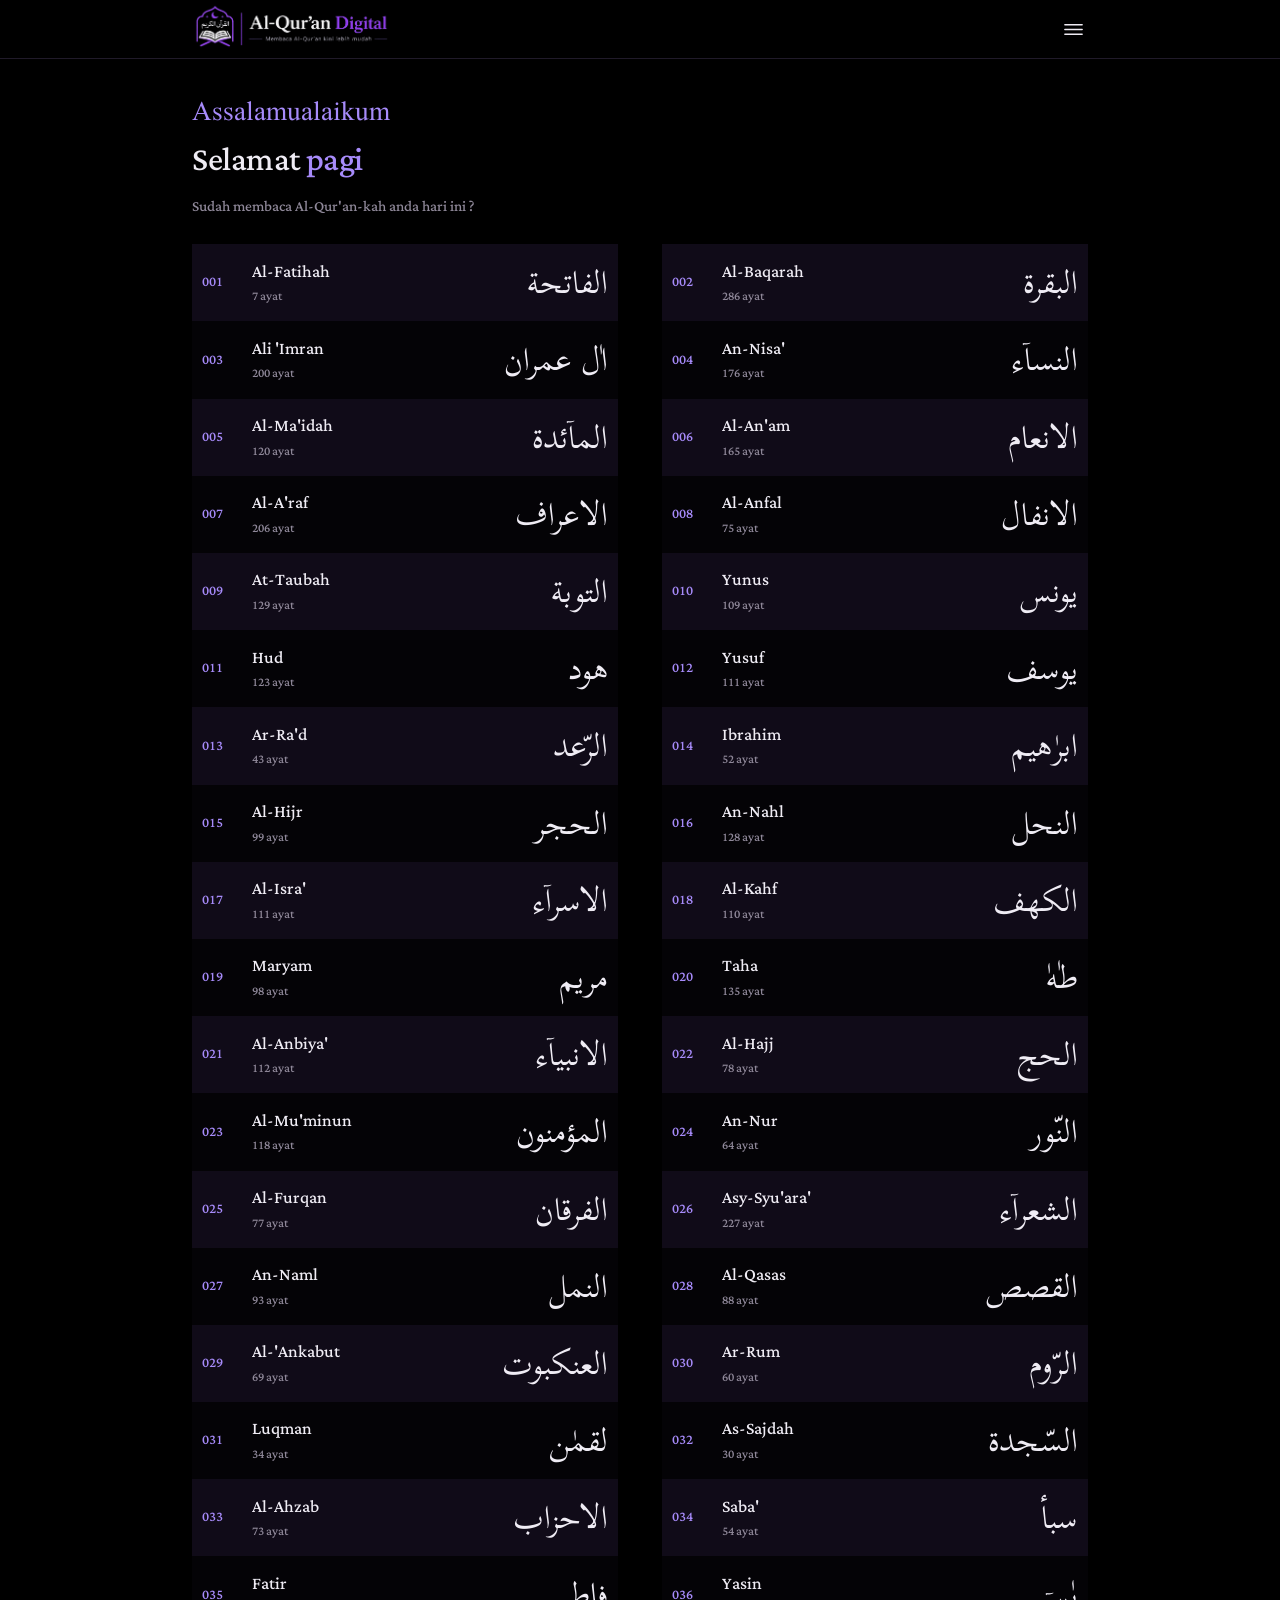
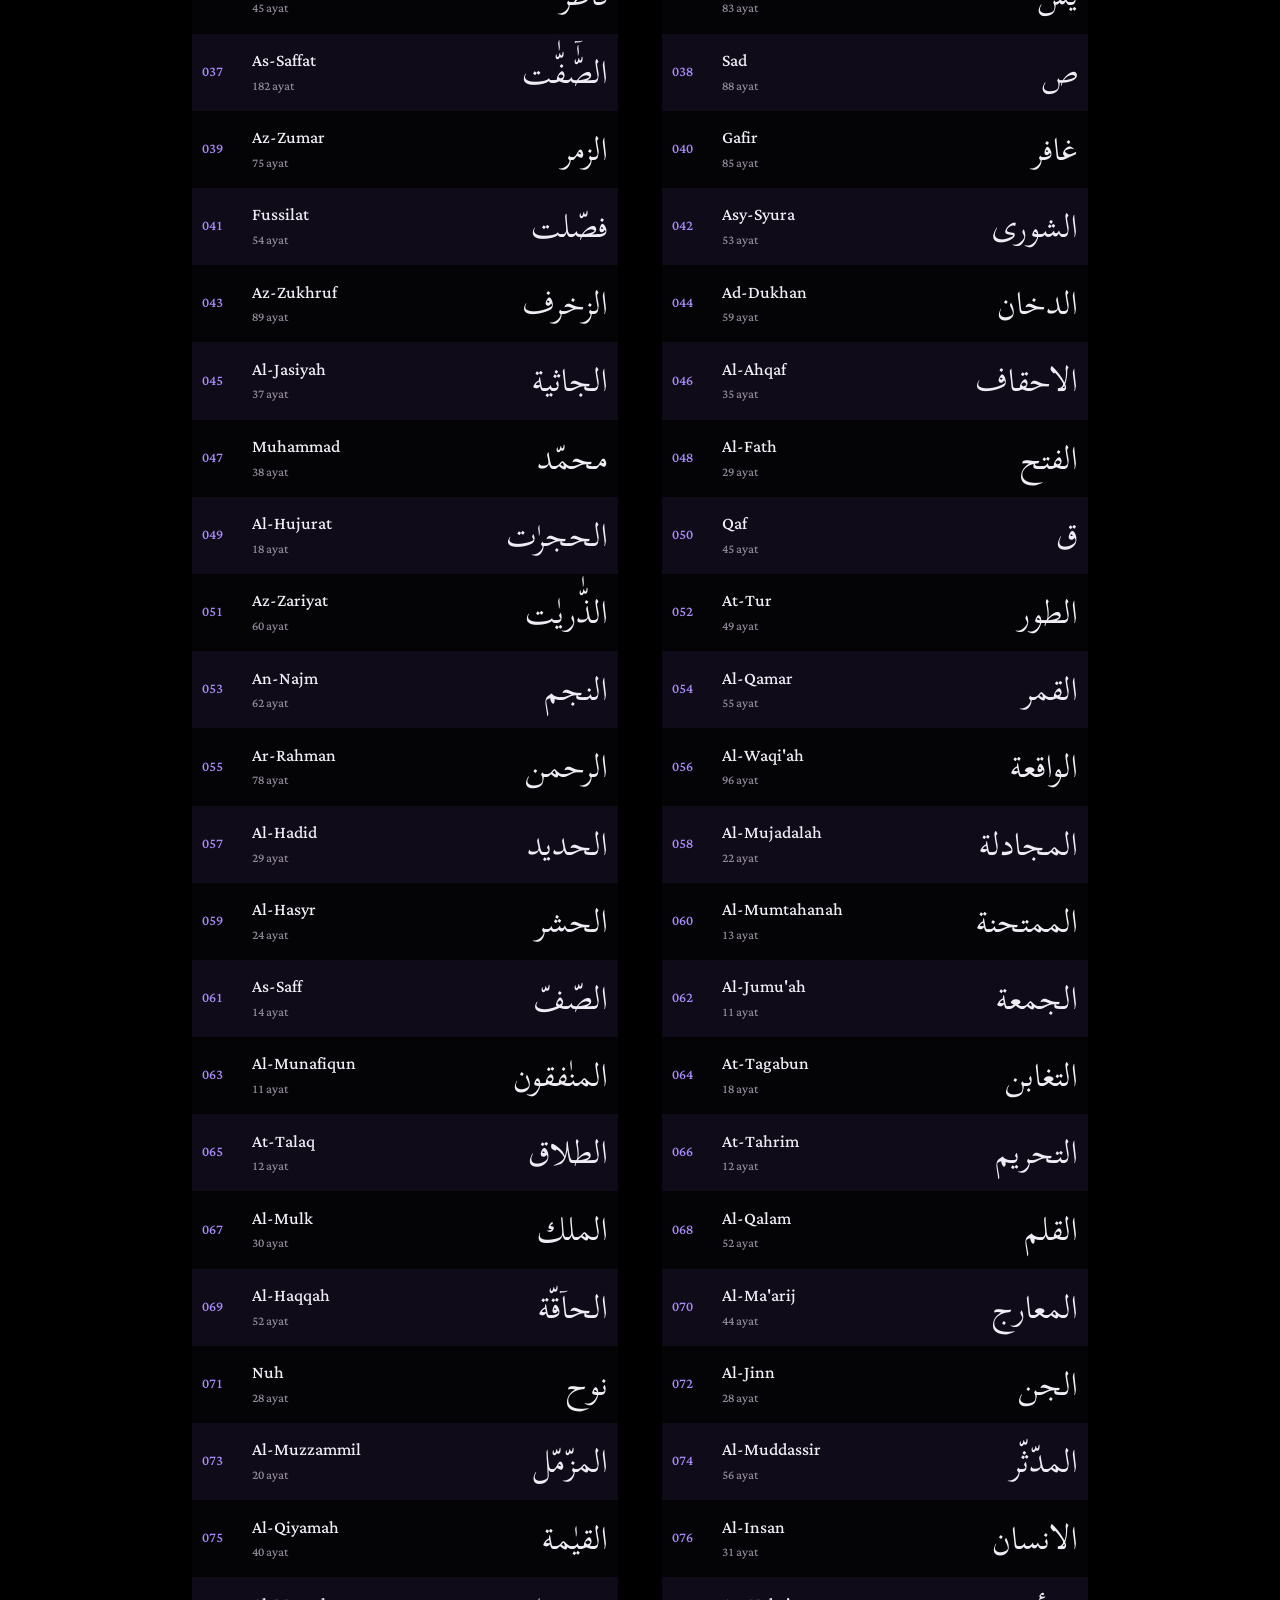
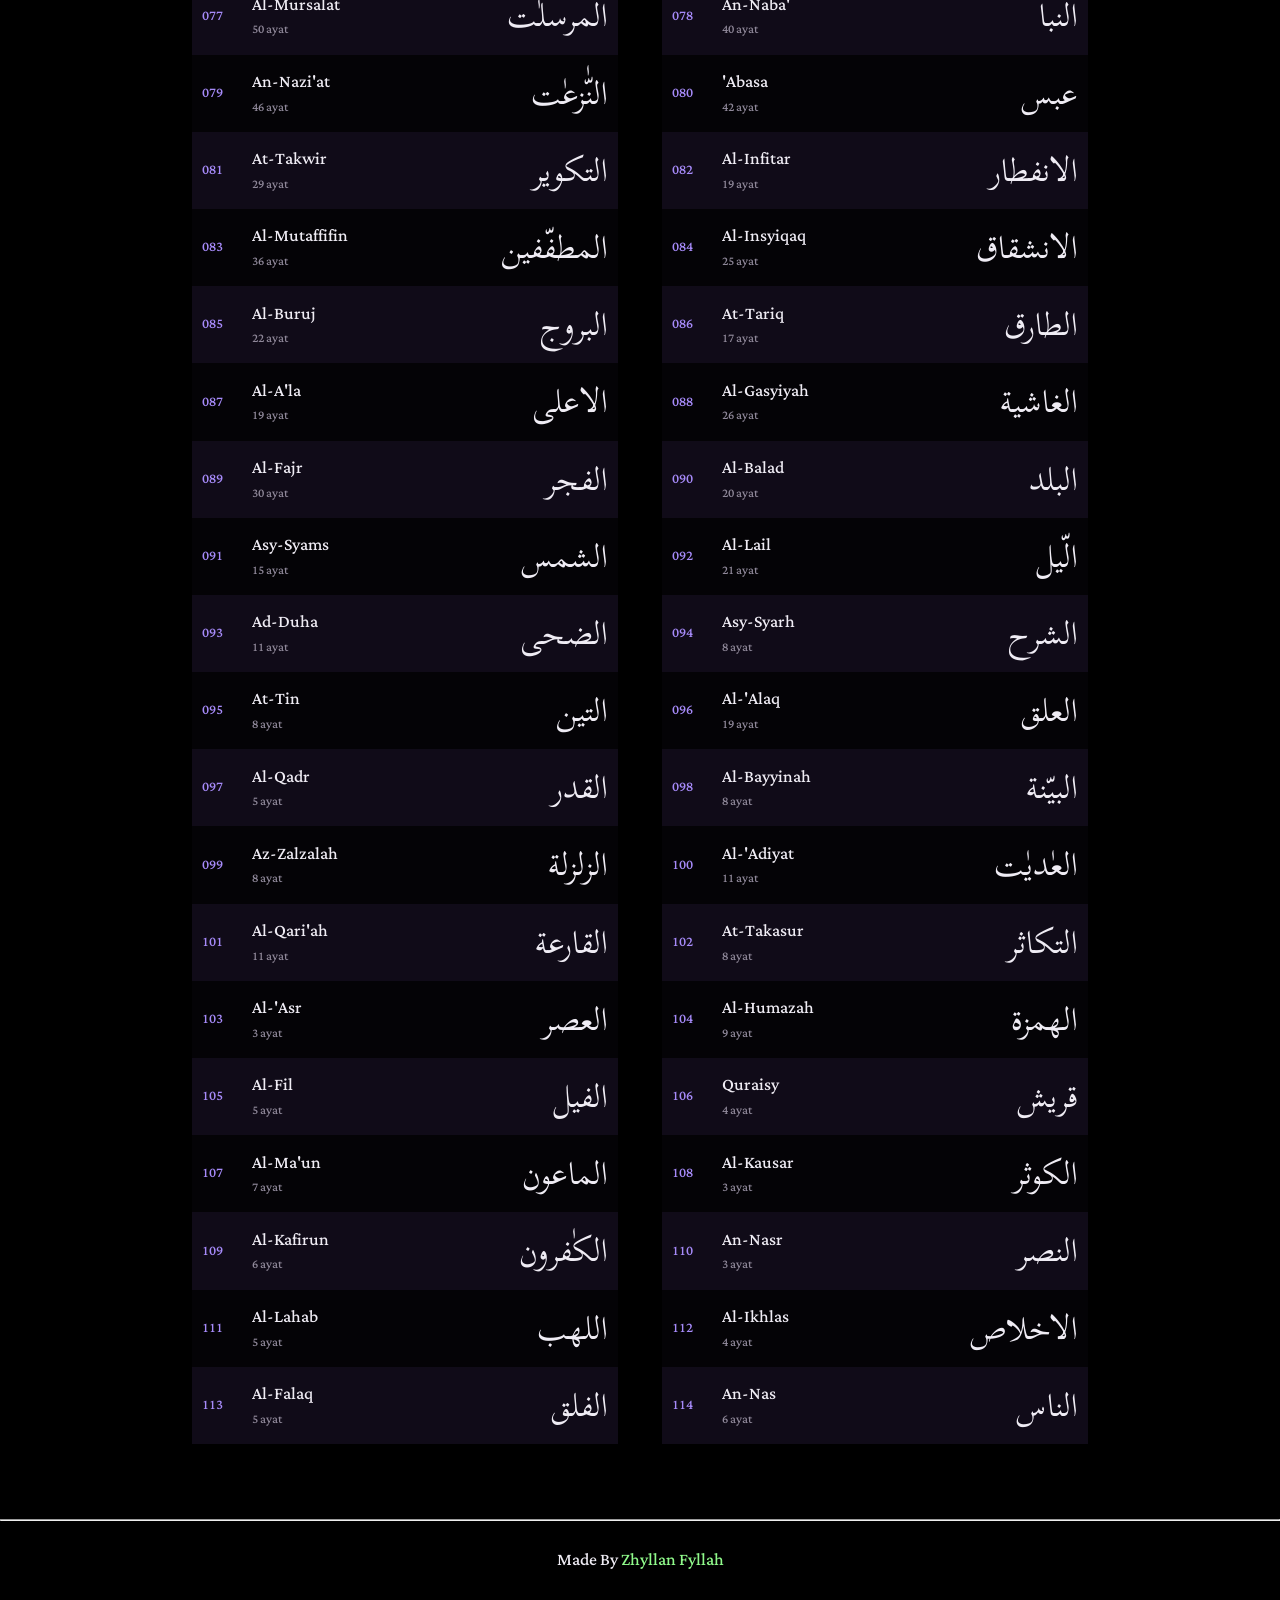
==== commit 275e0fa6: "perbaikan dan penambahan fitur login dan beberapa penyeuaian UI" ====
--- a/index.html
+++ b/index.html
@@ -1,42 +1,64 @@
-<!DOCTYPE html>
+<!doctype html>
 <html lang="id">
-	<head>
-		<meta charset="utf-8">
-		<meta name="viewport" content="width=device-width, initial-scale=1, viewport-fit=cover">
-		<meta name="theme-color" content="#000000">
-		<title>Al-Qur'an - Zhyllan Fyllah</title>
-		<link rel="stylesheet" href="assets/global.css">
-		<link rel="stylesheet" href="assets/icon.css">
-		<link rel="stylesheet" href="assets/index.css">
-		<link rel="stylesheet" href="assets/menu.css">
-		<link rel="icon" type="image/png" href="assets/icon.png">
-	</head>
-	<body>
-		<header class="site-header">
-			<div class="container header-inner">
-				<a class="brand" href="./informasi/">
-					<span class="icon icon-book brand-icon" aria-hidden="true"></span>
-					<span class="brand-mark">Al-Qur'an <span class="digital">Digital</span></span>
-				</a>
-				<button class="menu-button" id="menu-button" type="button" aria-label="Menu" aria-haspopup="true" aria-expanded="false">
-					<span class="icon icon-menu" aria-hidden="true"></span>
-				</button>
-			</div>
-		</header>
+    <head>
+        <meta charset="utf-8" />
+        <meta name="viewport" content="width=device-width, initial-scale=1, viewport-fit=cover" />
+        <meta name="theme-color" content="#000000" />
+        <meta name="msvalidate.01" content="2FD372EBAC8BD135DAE62A88217E23B0" />
+        <title>Al-Qur'an - Zhyllan Fyllah</title>
+        <link rel="stylesheet" href="assets/global.css" />
+        <link rel="stylesheet" href="assets/icon.css" />
+        <link rel="stylesheet" href="assets/index.css" />
+        <link rel="stylesheet" href="assets/menu.css" />
+        <link rel="stylesheet" href="assets/account.css" />
+        <link rel="icon" type="image/png" href="assets/logo.png" />
+        <script type="module" src="https://cdn.zhyllanfyllah.my.id/cdn/privite/js/banner-palestine/1.0.0.js"></script>
+    </head>
+    <body>
+        <support-palestine-banner></support-palestine-banner>
+        <header class="site-header">
+            <div class="container header-inner">
+                <a class="brand">
+                    <!--<span class="icon icon-book brand-icon" aria-hidden="true"></span>-->
+                    <span class="brand-mark"
+                        ><img
+                            src="assets/brand.png"
+                            width="200px"
+                        /><!-- Al-Qur'an <span class="digital">Digital</span>--></span
+                    >
+                </a>
 
-		<main class="container">
-			<section class="intro">
-				<p class="intro-salam">Assalamualaikum</p>
-				<h1 class="intro-title" id="greeting">Selamat datang</h1>
-				<p class="intro-text">Sudah membaca Al-Qur'an-kah anda hari ini ?</p>
-			</section>
+                <button
+                    class="menu-button"
+                    id="menu-button"
+                    type="button"
+                    aria-label="Menu"
+                    aria-haspopup="true"
+                    aria-expanded="false"
+                >
+                    <span class="icon icon-menu" aria-hidden="true"></span>
+                </button>
+            </div>
+        </header>
 
-			<ol class="surah-list" id="surah-list"></ol>
-		</main>
-		<hr>
-		<footer><p class="center">Made By <a class="bawah" href="https://zhyllanfyllah.my.id">Zhyllan Fyllah</a></p></footer>
-		<script src="assets/global.js"></script>
-		<script src="assets/index.js"></script>
-		<script src="assets/menu.js"></script>
-	</body>
+        <main class="container">
+            <section class="intro">
+                <p class="intro-salam">Assalamualaikum</p>
+                <h1 class="intro-title" id="greeting">Selamat datang</h1>
+                <p class="intro-text">Sudah membaca Al-Qur'an-kah anda hari ini ?</p>
+            </section>
+
+            <section class="resume" id="resume" hidden aria-label="Bacaan terakhir"></section>
+
+            <ol class="surah-list" id="surah-list"></ol>
+        </main>
+        <hr />
+        <footer>
+            <p class="center">Made By <a class="bawah" href="https://zhyllanfyllah.my.id">Zhyllan Fyllah</a></p>
+        </footer>
+        <script src="assets/global.js"></script>
+        <script src="assets/account.js"></script>
+        <script src="assets/index.js"></script>
+        <script src="assets/menu.js"></script>
+    </body>
 </html>
--- a/assets/icon.css
+++ b/assets/icon.css
@@ -15,6 +15,21 @@
 .icon-book {
     -webkit-mask-image: url("icons/book-outline.svg");
     mask-image: url("icons/book-outline.svg");
+}
+
+.icon-search {
+    -webkit-mask-image: url("icons/search-outline.svg");
+    mask-image: url("icons/search-outline.svg");
+}
+
+.icon-settings {
+    -webkit-mask-image: url("icons/settings-outline.svg");
+    mask-image: url("icons/settings-outline.svg");
+}
+
+.icon-information {
+    -webkit-mask-image: url("icons/information-circle-outline.svg");
+    mask-image: url("icons/information-circle-outline.svg");
 }
 
 .icon-chevron-back {
@@ -51,3 +66,38 @@
     -webkit-mask-image: url("icons/eye-off-outline.svg");
     mask-image: url("icons/eye-off-outline.svg");
 }
+
+.icon-bookmark {
+    -webkit-mask-image: url("icons/bookmark-outline.svg");
+    mask-image: url("icons/bookmark-outline.svg");
+}
+
+.icon-bookmark-filled {
+    -webkit-mask-image: url("icons/bookmark.svg");
+    mask-image: url("icons/bookmark.svg");
+}
+
+.icon-bookmarks {
+    -webkit-mask-image: url("icons/bookmarks-outline.svg");
+    mask-image: url("icons/bookmarks-outline.svg");
+}
+
+.icon-check {
+    -webkit-mask-image: url("icons/checkmark-outline.svg");
+    mask-image: url("icons/checkmark-outline.svg");
+}
+
+.icon-check-filled {
+    -webkit-mask-image: url("icons/checkmark.svg");
+    mask-image: url("icons/checkmark.svg");
+}
+
+.icon-person {
+    -webkit-mask-image: url("icons/person-circle-outline.svg");
+    mask-image: url("icons/person-circle-outline.svg");
+}
+
+.icon-close {
+    -webkit-mask-image: url("icons/close.svg");
+    mask-image: url("icons/close.svg");
+}
--- a/assets/menu.css
+++ b/assets/menu.css
@@ -3,8 +3,7 @@
     top: 59px;
     right: 12px;
     z-index: 40;
-    width: calc(100vw - 24px);
-    max-width: 360px;
+    width: min(260px, calc(100vw - 24px));
     background: var(--bg-lift);
     border: 1px solid var(--line);
 }
@@ -22,11 +21,23 @@
 }
 
 .menu-item {
-    display: block;
+    display: flex;
+    align-items: center;
+    gap: 12px;
     width: 100%;
     padding: 13px 16px;
     text-align: left;
     font-size: 21px;
+}
+
+.menu-item .icon {
+    width: 20px;
+    height: 20px;
+    color: #fff;
+}
+
+.menu-item > span:last-child {
+    color: var(--text);
 }
 
 .menu-item + .menu-item {
@@ -133,7 +144,7 @@
     inset: 0;
     z-index: 60;
     display: flex;
-    align-items: flex-end;
+    align-items: center;
     justify-content: center;
     padding: 18px;
     background: rgba(0, 0, 0, 0.74);
@@ -179,23 +190,46 @@
     margin-top: 22px;
 }
 
+.settings-action {
+    display: flex;
+    align-items: center;
+    justify-content: center;
+    width: 100%;
+    min-height: 48px;
+    padding: 0 14px;
+    border: 1px solid var(--line);
+    color: var(--accent);
+    font-size: 20px;
+    text-align: center;
+}
+
+.settings-action:hover,
+.settings-action:focus-visible {
+    border-color: var(--accent-strong);
+    background: rgba(139, 92, 246, 0.12);
+}
+
 .mode-group {
     display: flex;
 }
 
 .mode-option {
+    position: relative;
     flex: 1;
     min-height: 46px;
+    padding: 0 10px;
     border: 1px solid var(--line);
     color: var(--muted);
     font-size: 20px;
+    text-align: center;
 }
 
 .mode-option + .mode-option {
-    border-left: 0;
+    margin-left: -1px;
 }
 
 .mode-option.is-active {
+    z-index: 1;
     color: var(--accent);
     border-color: var(--accent-strong);
     background: rgba(139, 92, 246, 0.12);
@@ -261,9 +295,169 @@
     color: var(--text);
 }
 
+.size-backdrop {
+    position: fixed;
+    inset: 0;
+    z-index: 70;
+    display: flex;
+    align-items: flex-end;
+    justify-content: center;
+    background: rgba(255, 255, 255, 0.1);
+}
+
+.size-backdrop[hidden] {
+    display: none;
+}
+
+.size-sheet {
+    width: 100%;
+    max-width: 480px;
+    padding-bottom: env(safe-area-inset-bottom);
+    background: var(--bg-lift);
+    border: 1px solid var(--line);
+}
+
+.size-head {
+    display: flex;
+    align-items: center;
+    gap: 10px;
+    padding: 10px 16px;
+    border-bottom: 1px solid var(--line);
+}
+
+.size-back {
+    display: inline-flex;
+    align-items: center;
+    justify-content: center;
+    width: 42px;
+    height: 42px;
+    margin-left: -8px;
+    color: var(--accent);
+}
+
+.size-back:hover {
+    color: var(--text);
+}
+
+.size-back .icon {
+    width: 20px;
+    height: 20px;
+}
+
+.size-title {
+    margin: 0;
+    font-size: 22px;
+    font-weight: 400;
+}
+
+.size-tabs {
+    display: flex;
+    border-bottom: 1px solid var(--line);
+}
+
+.size-tab {
+    flex: 1;
+    min-height: 48px;
+    padding: 0 10px;
+    border-bottom: 2px solid transparent;
+    color: var(--muted);
+    font-size: 19px;
+    text-align: center;
+}
+
+.size-tab.is-active {
+    color: var(--accent);
+    border-bottom-color: var(--accent-strong);
+}
+
+.size-body {
+    padding: 18px 18px 22px;
+}
+
+.size-slider-row {
+    display: flex;
+    align-items: flex-end;
+    gap: 14px;
+}
+
+.size-control {
+    flex: 1;
+    min-width: 0;
+}
+
+.size-ticks {
+    display: flex;
+    justify-content: space-between;
+    height: 12px;
+    padding: 0 1px;
+}
+
+.size-tick {
+    width: 1px;
+    background: var(--line);
+}
+
+.size-range {
+    -webkit-appearance: none;
+    appearance: none;
+    display: block;
+    width: 100%;
+    height: 22px;
+    margin: 0;
+    background: transparent;
+    cursor: pointer;
+}
+
+.size-range::-webkit-slider-runnable-track {
+    height: 2px;
+    background: linear-gradient(
+        to right,
+        var(--accent-strong) 0 var(--fill, 50%),
+        var(--line) var(--fill, 50%) 100%
+    );
+}
+
+.size-range::-moz-range-track {
+    height: 2px;
+    background: var(--line);
+}
+
+.size-range::-moz-range-progress {
+    height: 2px;
+    background: var(--accent-strong);
+}
+
+.size-range::-webkit-slider-thumb {
+    -webkit-appearance: none;
+    appearance: none;
+    width: 3px;
+    height: 20px;
+    margin-top: -9px;
+    background: var(--accent);
+    border: 0;
+    border-radius: 0;
+}
+
+.size-range::-moz-range-thumb {
+    width: 3px;
+    height: 20px;
+    background: var(--accent);
+    border: 0;
+    border-radius: 0;
+}
+
+.size-value {
+    min-width: 52px;
+    padding-bottom: 1px;
+    color: var(--accent);
+    font-size: 18px;
+    font-variant-numeric: tabular-nums;
+    line-height: 1;
+    text-align: right;
+}
+
 @media (min-width: 700px) {
     .settings-backdrop {
-        align-items: center;
         padding: 24px;
     }
 }
--- a/assets/account.css
+++ b/assets/account.css
@@ -0,0 +1,310 @@
+/* Banner lanjut baca di layar utama */
+.resume {
+    margin: 0 0 22px;
+}
+
+.resume[hidden] {
+    display: none;
+}
+
+.resume-link {
+    display: flex;
+    align-items: center;
+    gap: 14px;
+    padding: 13px 14px 13px 18px;
+    border: 1px solid var(--accent-strong);
+    background: rgba(139, 92, 246, 0.12);
+}
+
+.resume-link:hover,
+.resume-link:focus-visible {
+    background: rgba(139, 92, 246, 0.2);
+}
+
+.resume-copy {
+    display: flex;
+    flex: 1;
+    flex-direction: column;
+    gap: 1px;
+    min-width: 0;
+    line-height: 1.3;
+}
+
+.resume-kicker {
+    color: var(--accent);
+    font-size: 14px;
+    letter-spacing: 0.12em;
+    text-transform: uppercase;
+}
+
+.resume-title {
+    font-size: 22px;
+}
+
+.resume-ayah {
+    color: var(--muted);
+}
+
+.resume-meta {
+    color: var(--muted);
+    font-size: 16px;
+}
+
+.resume-arabic {
+    font-family: "Scheherazade New", serif;
+    font-size: 30px;
+    line-height: 1.4;
+    white-space: nowrap;
+}
+
+.resume-arrow {
+    width: 20px;
+    height: 20px;
+    color: var(--accent);
+}
+
+/* Akun di dalam Pengaturan */
+.account-panel {
+    margin-bottom: 4px;
+}
+
+.account-signed {
+    display: flex;
+    align-items: center;
+    gap: 10px;
+    min-height: 48px;
+    padding: 0 12px;
+    border: 1px solid var(--line);
+}
+
+.account-signed[hidden] {
+    display: none;
+}
+
+.account-signed-icon {
+    width: 20px;
+    height: 20px;
+    color: var(--accent);
+}
+
+.account-signed-name {
+    flex: 1;
+    min-width: 0;
+    overflow: hidden;
+    font-size: 20px;
+    text-overflow: ellipsis;
+    white-space: nowrap;
+}
+
+.account-logout {
+    min-height: 40px;
+    padding: 0 4px;
+    color: var(--accent);
+    font-size: 18px;
+}
+
+.account-logout:hover {
+    color: var(--text);
+}
+
+.account-form {
+    display: flex;
+    align-items: center;
+    gap: 8px;
+    border-bottom: 1px solid var(--line);
+}
+
+.account-form[hidden] {
+    display: none;
+}
+
+.account-form:focus-within {
+    border-color: var(--accent-strong);
+}
+
+.account-input {
+    flex: 1;
+    min-height: 44px;
+    font-size: 20px;
+}
+
+.account-input::placeholder {
+    color: var(--muted);
+}
+
+.account-submit {
+    min-height: 44px;
+    padding: 0 8px;
+    color: var(--accent);
+    font-size: 19px;
+}
+
+.account-submit:disabled {
+    color: var(--muted);
+    cursor: default;
+    opacity: 0.6;
+}
+
+.account-warning {
+    margin: 8px 0 0;
+    color: #f87171;
+    font-size: 15px;
+    font-weight: 700;
+    line-height: 1.4;
+}
+
+.account-warning[hidden] {
+    display: none;
+}
+
+.account-hint {
+    margin: 6px 0 0;
+    color: var(--muted);
+    font-size: 15px;
+    line-height: 1.4;
+}
+
+.account-hint.is-error {
+    color: #fda4af;
+}
+
+/* Daftar bookmark di burger */
+.menu-bookmarks {
+    padding: 14px 16px 16px;
+}
+
+.bookmark-list {
+    margin: 0;
+    padding: 0;
+    max-height: min(44vh, 280px);
+    overflow-y: auto;
+    overscroll-behavior: contain;
+    list-style: none;
+}
+
+.bookmark-list:empty {
+    display: none;
+}
+
+.bookmark-item {
+    display: flex;
+    align-items: center;
+    gap: 8px;
+    border-bottom: 1px solid var(--line);
+}
+
+.bookmark-link {
+    display: flex;
+    flex: 1;
+    flex-direction: column;
+    min-width: 0;
+    padding: 9px 0;
+    line-height: 1.3;
+}
+
+.bookmark-link:hover .bookmark-name,
+.bookmark-link:focus-visible .bookmark-name {
+    color: var(--accent);
+}
+
+.bookmark-name {
+    overflow: hidden;
+    font-size: 19px;
+    text-overflow: ellipsis;
+    white-space: nowrap;
+}
+
+.bookmark-meta {
+    color: var(--muted);
+    font-size: 15px;
+}
+
+.bookmark-remove {
+    display: inline-flex;
+    align-items: center;
+    justify-content: center;
+    width: 34px;
+    height: 34px;
+    color: var(--muted);
+}
+
+.bookmark-remove:hover {
+    color: #fda4af;
+}
+
+.bookmark-remove .icon {
+    width: 16px;
+    height: 16px;
+}
+
+/* Tombol aksi di tiap ayat */
+.ayah-bar-actions {
+    display: flex;
+    align-items: center;
+    gap: 2px;
+}
+
+.ayah-actions {
+    display: flex;
+    align-items: center;
+    gap: 2px;
+}
+
+.ayah-action {
+    display: inline-flex;
+    align-items: center;
+    justify-content: center;
+    width: 34px;
+    height: 34px;
+    color: var(--muted);
+}
+
+.ayah-action:hover {
+    color: var(--accent);
+}
+
+.ayah-action .icon {
+    width: 18px;
+    height: 18px;
+}
+
+.ayah-bookmark.is-active {
+    color: var(--accent);
+}
+
+.ayah-check.is-active {
+    color: #90fa8b;
+}
+
+/* Notifikasi singkat */
+.account-toast {
+    position: fixed;
+    left: 50%;
+    bottom: calc(24px + env(safe-area-inset-bottom));
+    z-index: 100;
+    max-width: min(92vw, 420px);
+    padding: 10px 16px;
+    border: 1px solid var(--accent-strong);
+    background: var(--bg-lift);
+    color: var(--text);
+    font-size: 17px;
+    line-height: 1.35;
+    text-align: center;
+    opacity: 0;
+    pointer-events: none;
+    transform: translate(-50%, 12px);
+    transition:
+        opacity 0.18s ease,
+        transform 0.18s ease;
+}
+
+.account-toast.is-visible {
+    opacity: 1;
+    transform: translate(-50%, 0);
+}
+
+@media (max-width: 520px) {
+    .resume-arabic {
+        display: none;
+    }
+}
